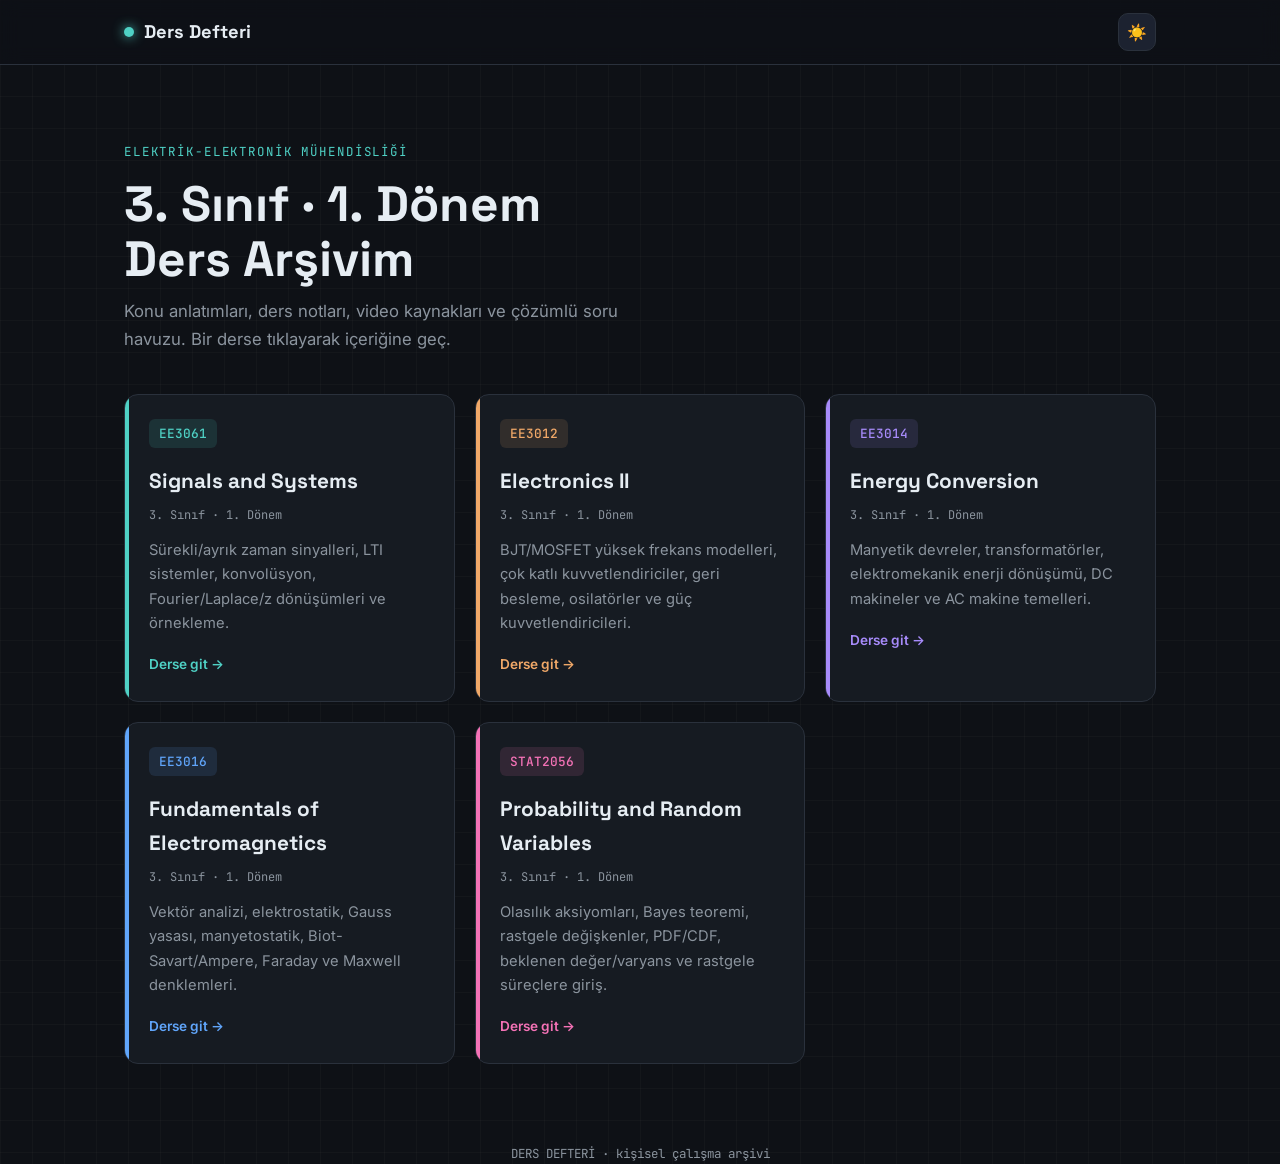
==== index.html @ 7931678d "Add files via upload" ====
<!DOCTYPE html>
<html lang="tr" data-theme="dark">
<head>
  <meta charset="UTF-8">
  <meta name="viewport" content="width=device-width, initial-scale=1.0">
  <title>Ders Defteri</title>

  <link rel="preconnect" href="https://fonts.googleapis.com">
  <link rel="preconnect" href="https://fonts.gstatic.com" crossorigin>
  <link href="https://fonts.googleapis.com/css2?family=Space+Grotesk:wght@500;600;700&family=Inter:wght@400;500;600&family=JetBrains+Mono:wght@400;500;700&display=swap" rel="stylesheet">

  <link rel="stylesheet" href="style.css">
</head>
<body>

  <header class="topbar">
    <div class="wrap">
      <a class="brand" href="index.html"><span class="dot"></span> Ders Defteri</a>
      <div class="nav-actions">
        <button id="themeBtn" class="theme-toggle" onclick="toggleTheme()" aria-label="Tema değiştir">☀️</button>
      </div>
    </div>
  </header>

  <main class="wrap">
    <section class="hero">
      <span class="eyebrow">Elektrik-Elektronik Mühendisliği</span>
      <h1>3. Sınıf · 1. Dönem<br>Ders Arşivim</h1>
      <p>Konu anlatımları, ders notları, video kaynakları ve çözümlü soru havuzu.
         Bir derse tıklayarak içeriğine geç.</p>
    </section>

    <section class="grid" id="courseGrid"><!-- app.js doldurur --></section>
  </main>

  <footer class="wrap">DERS DEFTERİ · kişisel çalışma arşivi</footer>

  <script src="data.js"></script>
  <script src="app.js"></script>
</body>
</html>
---- style.css ----
/* ============================================================
   DERS DEFTERİ — STİL DOSYASI
   Tema: mühendislik defteri / osiloskop ekranı
   ============================================================ */

/* ---------- Tema değişkenleri (Koyu mod = varsayılan) ---------- */
:root {
  --bg:        #0E1116;
  --bg-grid:   rgba(255, 255, 255, 0.025);
  --surface:   #161B22;
  --surface-2: #1C2230;
  --border:    #2A313C;
  --text:      #E6EDF3;
  --muted:     #8B949E;
  --accent:    #4FD1C5;   /* osiloskop izi cyan */
  --accent-dim:#173A38;
  --shadow:    0 8px 30px rgba(0, 0, 0, 0.4);

  --font-display: "Space Grotesk", system-ui, sans-serif;
  --font-body:    "Inter", system-ui, sans-serif;
  --font-mono:    "JetBrains Mono", ui-monospace, monospace;
  --radius: 14px;
}

[data-theme="light"] {
  --bg:        #F6F7F9;
  --bg-grid:   rgba(0, 0, 0, 0.04);
  --surface:   #FFFFFF;
  --surface-2: #F0F2F5;
  --border:    #E2E6EB;
  --text:      #1A1F26;
  --muted:     #5B6472;
  --accent:    #0E9384;
  --accent-dim:#D6F2EE;
  --shadow:    0 6px 24px rgba(0, 0, 0, 0.08);
}

/* ---------- Reset & gövde ---------- */
* { box-sizing: border-box; margin: 0; padding: 0; }

body {
  font-family: var(--font-body);
  background-color: var(--bg);
  /* milimetrik mühendislik grid zemini */
  background-image:
    linear-gradient(var(--bg-grid) 1px, transparent 1px),
    linear-gradient(90deg, var(--bg-grid) 1px, transparent 1px);
  background-size: 32px 32px;
  color: var(--text);
  line-height: 1.65;
  -webkit-font-smoothing: antialiased;
  transition: background-color .3s, color .3s;
}

a { color: inherit; text-decoration: none; }

.wrap { max-width: 1080px; margin: 0 auto; padding: 0 24px; }

/* ---------- Üst bar ---------- */
.topbar {
  position: sticky; top: 0; z-index: 50;
  backdrop-filter: blur(10px);
  background: color-mix(in srgb, var(--bg) 82%, transparent);
  border-bottom: 1px solid var(--border);
}
.topbar .wrap {
  display: flex; align-items: center; justify-content: space-between;
  height: 64px;
}
.brand {
  font-family: var(--font-display);
  font-weight: 700; font-size: 1.15rem;
  display: flex; align-items: center; gap: 10px;
}
.brand .dot {
  width: 10px; height: 10px; border-radius: 50%;
  background: var(--accent);
  box-shadow: 0 0 12px var(--accent);
}
.nav-actions { display: flex; align-items: center; gap: 14px; }
.back-link {
  font-family: var(--font-mono); font-size: .82rem; color: var(--muted);
}
.back-link:hover { color: var(--accent); }

.theme-toggle {
  background: var(--surface-2); border: 1px solid var(--border);
  color: var(--text); width: 38px; height: 38px; border-radius: 10px;
  cursor: pointer; font-size: 1rem; transition: border-color .2s, transform .15s;
}
.theme-toggle:hover { border-color: var(--accent); transform: translateY(-1px); }

/* ---------- Hero (ana sayfa) ---------- */
.hero { padding: 72px 0 40px; }
.hero .eyebrow {
  font-family: var(--font-mono); font-size: .78rem; letter-spacing: .15em;
  text-transform: uppercase; color: var(--accent);
}
.hero h1 {
  font-family: var(--font-display); font-weight: 700;
  font-size: clamp(2rem, 5vw, 3.1rem); line-height: 1.1; margin: 14px 0 12px;
}
.hero p { color: var(--muted); max-width: 540px; font-size: 1.05rem; }

/* ---------- Ders kartları grid ---------- */
.grid {
  display: grid; gap: 20px;
  grid-template-columns: repeat(auto-fill, minmax(280px, 1fr));
  padding-bottom: 80px;
}
.card {
  position: relative;
  background: var(--surface);
  border: 1px solid var(--border);
  border-radius: var(--radius);
  padding: 24px;
  overflow: hidden;
  transition: transform .18s ease, border-color .18s ease, box-shadow .18s ease;
}
.card::before {  /* sol kenarda ders rengi şeridi */
  content: ""; position: absolute; left: 0; top: 0; bottom: 0; width: 4px;
  background: var(--card-color, var(--accent));
}
.card:hover {
  transform: translateY(-4px);
  border-color: var(--card-color, var(--accent));
  box-shadow: var(--shadow);
}
.card .code {
  font-family: var(--font-mono); font-size: .8rem; font-weight: 500;
  color: var(--card-color, var(--accent));
  background: color-mix(in srgb, var(--card-color, var(--accent)) 12%, transparent);
  padding: 4px 10px; border-radius: 6px; display: inline-block;
}
.card h3 { font-family: var(--font-display); font-size: 1.3rem; margin: 16px 0 8px; }
.card .meta { font-family: var(--font-mono); font-size: .75rem; color: var(--muted); }
.card .desc { color: var(--muted); font-size: .92rem; margin-top: 12px; }
.card .go {
  margin-top: 18px; font-size: .85rem; color: var(--card-color, var(--accent));
  font-weight: 600; display: inline-flex; align-items: center; gap: 6px;
}

/* ---------- Ders detay başlığı ---------- */
.course-head { padding: 48px 0 24px; border-bottom: 1px solid var(--border); }
.course-head .code {
  font-family: var(--font-mono); color: var(--accent); font-size: .9rem;
}
.course-head h1 { font-family: var(--font-display); font-size: clamp(1.8rem,4vw,2.6rem); margin: 8px 0; }
.course-head .ozet { color: var(--muted); max-width: 620px; }

/* ---------- Bölüm başlıkları ---------- */
.section { padding: 44px 0; border-bottom: 1px solid var(--border); }
.section > h2 {
  font-family: var(--font-display); font-size: 1.5rem; margin-bottom: 24px;
  display: flex; align-items: center; gap: 12px;
}
.section > h2 .idx {
  font-family: var(--font-mono); font-size: .85rem; color: var(--accent);
  border: 1px solid var(--border); padding: 2px 8px; border-radius: 6px;
}

/* ---------- Konu anlatımı ---------- */
.topic { margin-bottom: 26px; }
.topic h3 { font-family: var(--font-display); font-size: 1.12rem; margin-bottom: 8px; }
.topic p, .topic ul { color: var(--text); }
.topic ul { margin: 8px 0 8px 22px; }
.topic li { margin-bottom: 4px; }
.topic code {
  font-family: var(--font-mono); font-size: .85em;
  background: var(--surface-2); padding: 2px 6px; border-radius: 5px;
}

/* ---------- Galeri ---------- */
.gallery { display: grid; gap: 14px; grid-template-columns: repeat(auto-fill, minmax(200px,1fr)); }
.gallery figure {
  background: var(--surface); border: 1px solid var(--border);
  border-radius: 10px; overflow: hidden;
}
.gallery img {
  width: 100%; height: 150px; object-fit: cover; display: block;
  background: var(--surface-2);
}
.gallery figcaption { font-size: .8rem; color: var(--muted); padding: 8px 12px; }

/* ---------- Doküman kartları ---------- */
.docs { display: grid; gap: 12px; grid-template-columns: repeat(auto-fill, minmax(240px,1fr)); }
.doc {
  display: flex; align-items: center; gap: 14px;
  background: var(--surface); border: 1px solid var(--border);
  border-radius: 10px; padding: 14px 16px; transition: border-color .2s, transform .15s;
}
.doc:hover { border-color: var(--accent); transform: translateY(-2px); }
.doc .ico {
  width: 42px; height: 42px; border-radius: 8px; flex: none;
  background: var(--accent-dim); color: var(--accent);
  display: grid; place-items: center; font-family: var(--font-mono);
  font-size: .7rem; font-weight: 700;
}
.doc .doc-name { font-weight: 600; font-size: .92rem; }
.doc .doc-tag  { font-family: var(--font-mono); font-size: .72rem; color: var(--muted); }

/* ---------- Video ---------- */
.videos { display: grid; gap: 20px; grid-template-columns: repeat(auto-fill, minmax(320px,1fr)); }
.video figcaption { font-size: .9rem; margin-top: 8px; color: var(--muted); }
.video .frame {
  position: relative; aspect-ratio: 16/9; border-radius: 10px; overflow: hidden;
  border: 1px solid var(--border);
}
.video iframe { position: absolute; inset: 0; width: 100%; height: 100%; border: 0; }

/* ---------- Soru havuzu / akordeon ---------- */
.q-filter { display: flex; gap: 8px; margin-bottom: 20px; }
.q-filter button {
  font-family: var(--font-mono); font-size: .78rem;
  background: var(--surface); border: 1px solid var(--border); color: var(--muted);
  padding: 6px 14px; border-radius: 20px; cursor: pointer; transition: all .15s;
}
.q-filter button.active { background: var(--accent); color: #06201E; border-color: var(--accent); }

.accordion { display: flex; flex-direction: column; gap: 12px; }
.acc-item {
  background: var(--surface); border: 1px solid var(--border);
  border-radius: 10px; overflow: hidden;
}
.acc-head {
  width: 100%; text-align: left; background: none; border: 0; cursor: pointer;
  color: var(--text); font-family: var(--font-body); font-size: .98rem;
  padding: 16px 18px; display: flex; align-items: center; gap: 12px;
}
.acc-head .tag {
  font-family: var(--font-mono); font-size: .68rem; text-transform: uppercase;
  padding: 3px 8px; border-radius: 5px; flex: none;
  background: var(--accent-dim); color: var(--accent);
}
.acc-head .tag.final { background: #3A2418; color: #F0A868; }
.acc-head .chev { margin-left: auto; transition: transform .25s; color: var(--muted); }
.acc-item.open .chev { transform: rotate(180deg); }
.acc-body {
  max-height: 0; overflow: hidden; transition: max-height .3s ease;
  border-top: 0 solid var(--border);
}
.acc-item.open .acc-body { border-top: 1px solid var(--border); }
.acc-body .inner { padding: 18px; }
.acc-body .cozum-label {
  font-family: var(--font-mono); font-size: .72rem; color: var(--accent);
  text-transform: uppercase; letter-spacing: .1em; margin: 14px 0 6px;
}

/* ---------- Boş durum ---------- */
.empty {
  color: var(--muted); font-size: .9rem; font-style: italic;
  background: var(--surface); border: 1px dashed var(--border);
  padding: 18px; border-radius: 10px;
}

/* ---------- Footer ---------- */
footer {
  padding: 32px 0; text-align: center; color: var(--muted);
  font-family: var(--font-mono); font-size: .78rem;
}

/* ---------- Erişilebilirlik & mobil ---------- */
:focus-visible { outline: 2px solid var(--accent); outline-offset: 2px; }
@media (prefers-reduced-motion: reduce) { * { transition: none !important; } }
@media (max-width: 600px) {
  .hero { padding: 48px 0 28px; }
  .section { padding: 32px 0; }
}
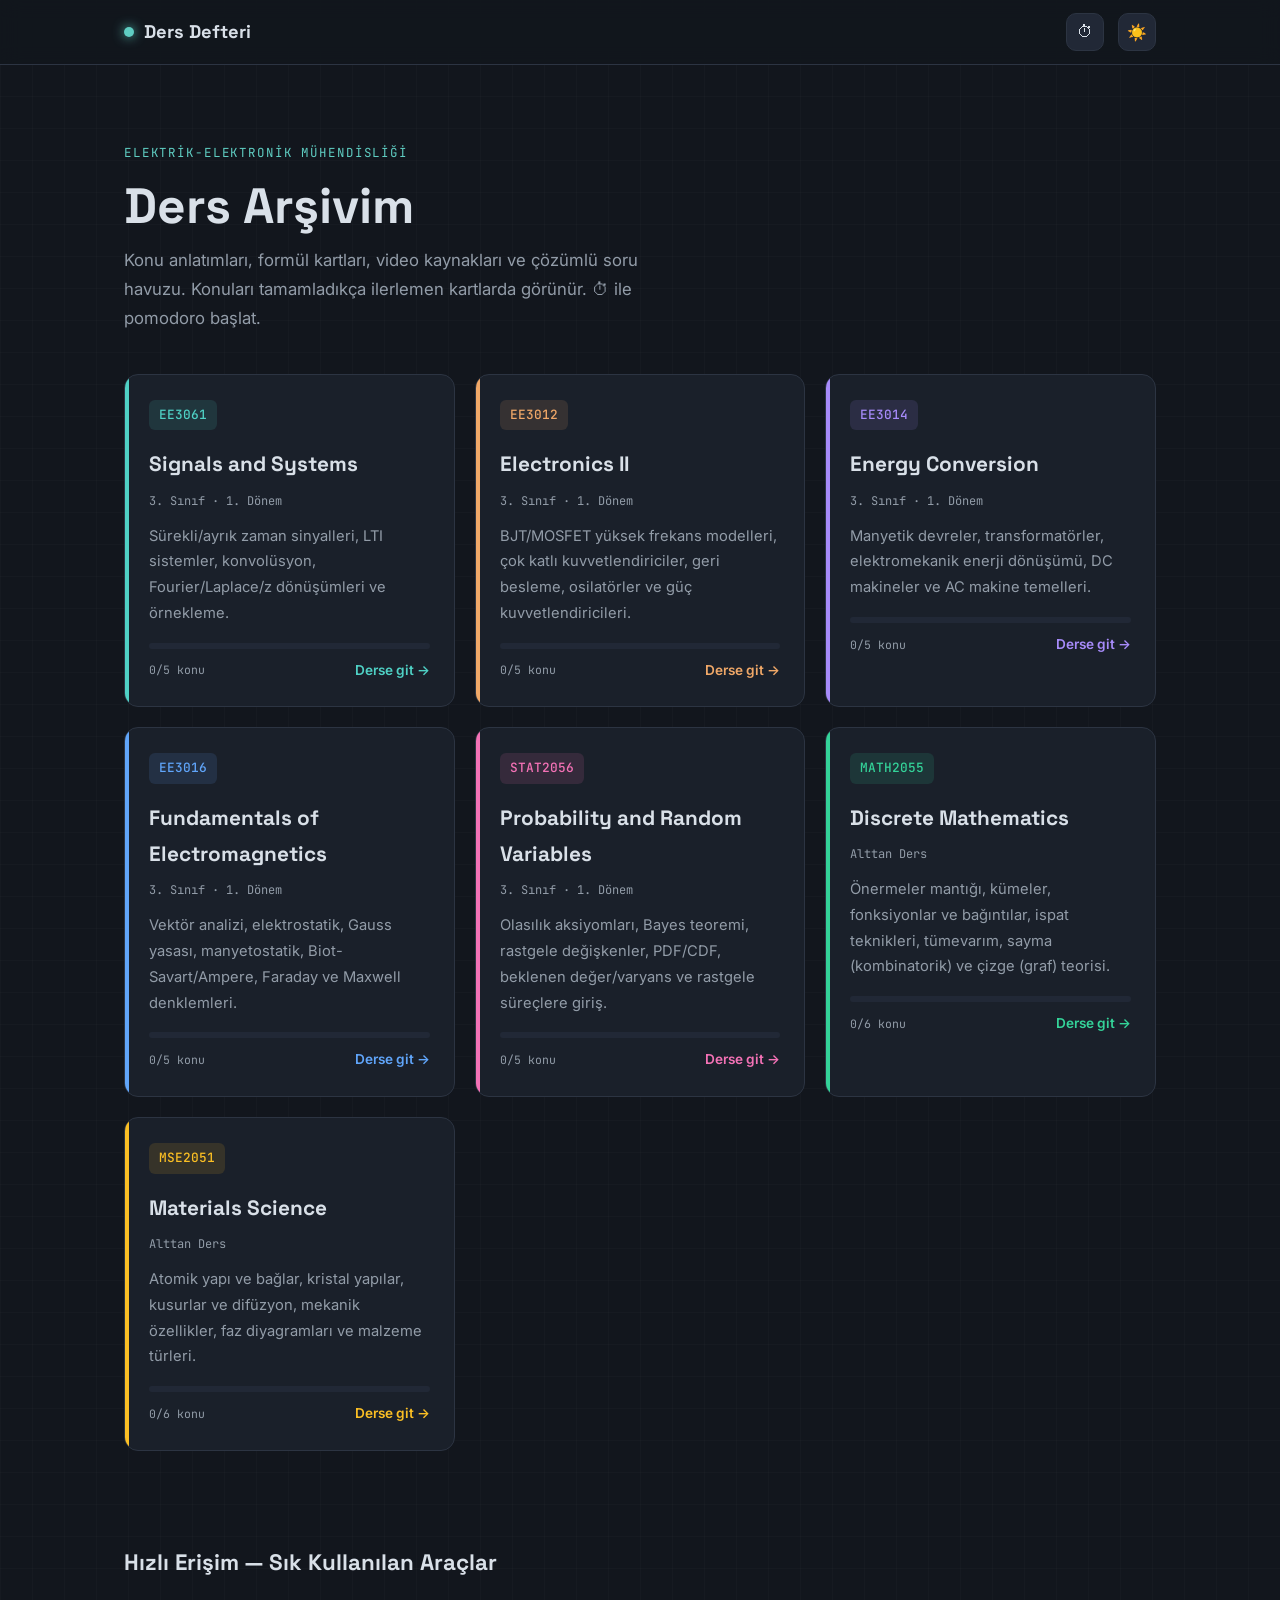
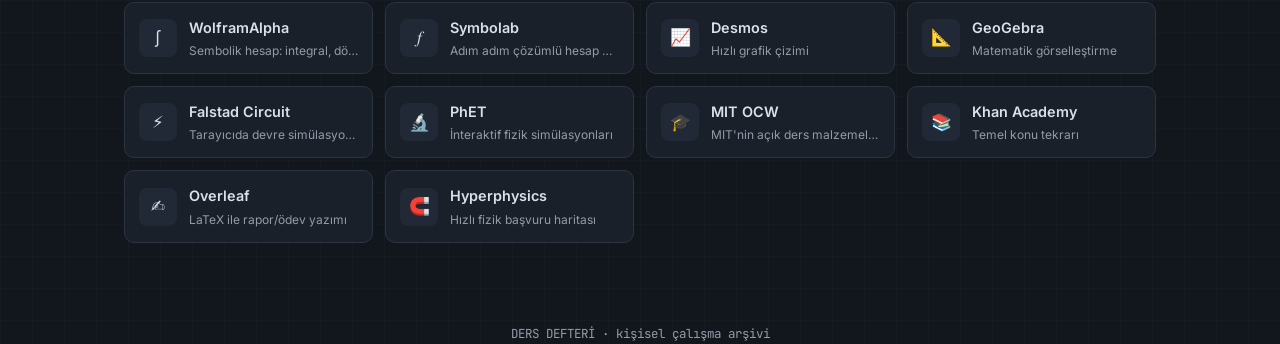
==== commit 567603db: "Tasarım revizyonu + verimlilik özellikleri + 2 yeni ders - Göz yormayan yumuşak renk paleti (koyu/aç" ====
--- a/index.html
+++ b/index.html
@@ -25,12 +25,17 @@
   <main class="wrap">
     <section class="hero">
       <span class="eyebrow">Elektrik-Elektronik Mühendisliği</span>
-      <h1>3. Sınıf · 1. Dönem<br>Ders Arşivim</h1>
-      <p>Konu anlatımları, ders notları, video kaynakları ve çözümlü soru havuzu.
-         Bir derse tıklayarak içeriğine geç.</p>
+      <h1>Ders Arşivim</h1>
+      <p>Konu anlatımları, formül kartları, video kaynakları ve çözümlü soru havuzu.
+         Konuları tamamladıkça ilerlemen kartlarda görünür. ⏱ ile pomodoro başlat.</p>
     </section>
 
     <section class="grid" id="courseGrid"><!-- app.js doldurur --></section>
+
+    <section class="home-links">
+      <h2>Hızlı Erişim — Sık Kullanılan Araçlar</h2>
+      <div class="ql-grid" id="quickLinks"><!-- app.js doldurur --></div>
+    </section>
   </main>
 
   <footer class="wrap">DERS DEFTERİ · kişisel çalışma arşivi</footer>
--- a/style.css
+++ b/style.css
@@ -5,16 +5,17 @@
 
 /* ---------- Tema değişkenleri (Koyu mod = varsayılan) ---------- */
 :root {
-  --bg:        #0E1116;
-  --bg-grid:   rgba(255, 255, 255, 0.025);
-  --surface:   #161B22;
-  --surface-2: #1C2230;
-  --border:    #2A313C;
-  --text:      #E6EDF3;
-  --muted:     #8B949E;
-  --accent:    #4FD1C5;   /* osiloskop izi cyan */
-  --accent-dim:#173A38;
-  --shadow:    0 8px 30px rgba(0, 0, 0, 0.4);
+  /* Koyu tema — göz yormasın diye saf siyah/beyaz yerine yumuşatılmış tonlar */
+  --bg:        #12161D;
+  --bg-grid:   rgba(255, 255, 255, 0.015);
+  --surface:   #1A202A;
+  --surface-2: #212836;
+  --border:    #2C3442;
+  --text:      #D9E0E8;   /* saf beyaz değil: parlama azaltıldı */
+  --muted:     #929CA8;
+  --accent:    #5FCDC2;
+  --accent-dim:#1B3B39;
+  --shadow:    0 6px 22px rgba(0, 0, 0, 0.3);
 
   --font-display: "Space Grotesk", system-ui, sans-serif;
   --font-body:    "Inter", system-ui, sans-serif;
@@ -23,16 +24,17 @@
 }
 
 [data-theme="light"] {
-  --bg:        #F6F7F9;
-  --bg-grid:   rgba(0, 0, 0, 0.04);
-  --surface:   #FFFFFF;
-  --surface-2: #F0F2F5;
-  --border:    #E2E6EB;
-  --text:      #1A1F26;
-  --muted:     #5B6472;
+  /* Açık tema — kağıt beyazı yerine kırık beyaz, kontrast yumuşak */
+  --bg:        #F4F3EF;
+  --bg-grid:   rgba(0, 0, 0, 0.03);
+  --surface:   #FDFCFA;
+  --surface-2: #EEEDE8;
+  --border:    #E0DED7;
+  --text:      #2A2F36;
+  --muted:     #6B7280;
   --accent:    #0E9384;
   --accent-dim:#D6F2EE;
-  --shadow:    0 6px 24px rgba(0, 0, 0, 0.08);
+  --shadow:    0 4px 18px rgba(0, 0, 0, 0.06);
 }
 
 /* ---------- Reset & gövde ---------- */
@@ -47,7 +49,8 @@
     linear-gradient(90deg, var(--bg-grid) 1px, transparent 1px);
   background-size: 32px 32px;
   color: var(--text);
-  line-height: 1.65;
+  font-size: 16px;
+  line-height: 1.75;   /* okuma konforu için ferah satır aralığı */
   -webkit-font-smoothing: antialiased;
   transition: background-color .3s, color .3s;
 }
@@ -266,3 +269,246 @@
   .hero { padding: 48px 0 28px; }
   .section { padding: 32px 0; }
 }
+
+/* ============================================================
+   FORMÜL KARTLARI (flip)
+   ============================================================ */
+.cards { display: grid; gap: 16px; grid-template-columns: repeat(auto-fill, minmax(230px, 1fr)); }
+.flip {
+  perspective: 1200px; background: none; border: 0; padding: 0;
+  cursor: pointer; font-family: inherit; color: inherit; text-align: inherit;
+}
+.flip-inner {
+  position: relative; width: 100%; height: 175px;
+  transition: transform .5s; transform-style: preserve-3d;
+}
+.flip.flipped .flip-inner { transform: rotateY(180deg); }
+.flip-face {
+  position: absolute; inset: 0; backface-visibility: hidden;
+  display: flex; flex-direction: column; align-items: center; justify-content: center;
+  gap: 8px; padding: 16px; border: 1px solid var(--border); border-radius: 14px;
+  text-align: center; overflow: auto;
+}
+.flip-front { background: var(--surface); }
+.flip-front strong { font-family: var(--font-display); font-size: 1.15rem; }
+.flip-tag {
+  font-family: var(--font-mono); font-size: .62rem; letter-spacing: .15em;
+  color: var(--accent); border: 1px solid var(--accent-dim); padding: 2px 8px; border-radius: 20px;
+}
+.flip-hint { font-family: var(--font-mono); font-size: .68rem; color: var(--muted); }
+.flip-back {
+  background: var(--surface-2); transform: rotateY(180deg);
+  border-color: var(--accent);
+}
+.flip-formula { font-size: 1.05rem; }
+.flip-desc { font-size: .8rem; color: var(--muted); margin-top: 4px; }
+
+/* ============================================================
+   YÜKLEME (upload)
+   ============================================================ */
+.upload-row { display: flex; align-items: center; gap: 14px; flex-wrap: wrap; margin-bottom: 18px; }
+.btn-upload {
+  display: inline-flex; align-items: center; gap: 6px;
+  font-family: var(--font-body); font-weight: 600; font-size: .9rem;
+  background: var(--accent); color: #06201E; border: 0;
+  padding: 10px 18px; border-radius: 10px; cursor: pointer;
+  transition: transform .15s, filter .15s;
+}
+.btn-upload:hover { transform: translateY(-2px); filter: brightness(1.08); }
+/* dosya seçiciyi görünmez ama TIKLANABİLİR yapar (display:none KULLANMA — iOS engelliyor) */
+.file-hidden {
+  position: absolute; width: 1px; height: 1px; padding: 0; margin: -1px;
+  overflow: hidden; clip: rect(0 0 0 0); white-space: nowrap; border: 0;
+}
+.upload-note { font-size: .8rem; color: var(--muted); }
+
+/* Önizleme grid + thumbnail */
+.preview-grid { display: grid; gap: 12px; grid-template-columns: repeat(auto-fill, minmax(150px, 1fr)); }
+.thumb { position: relative; border-radius: 10px; overflow: hidden; border: 1px solid var(--border); }
+.thumb img {
+  width: 100%; height: 130px; object-fit: cover; display: block;
+  background: var(--surface-2); cursor: zoom-in;
+}
+.thumb .del, .del-doc {
+  position: absolute; top: 6px; right: 6px;
+  width: 26px; height: 26px; border-radius: 50%; border: 0; cursor: pointer;
+  background: rgba(0,0,0,.6); color: #fff; font-size: 1rem; line-height: 1;
+  display: grid; place-items: center; backdrop-filter: blur(4px);
+}
+.thumb .del:hover, .del-doc:hover { background: #e5484d; }
+.del-doc { position: static; flex: none; margin-left: auto; background: var(--surface-2); color: var(--muted); }
+.del-doc:hover { background: #e5484d; color: #fff; }
+
+.more-btn {
+  margin-top: 16px; font-family: var(--font-body); font-weight: 600; font-size: .88rem;
+  background: var(--surface); color: var(--text); border: 1px solid var(--accent);
+  padding: 10px 18px; border-radius: 10px; cursor: pointer; transition: background .15s;
+}
+.more-btn:hover { background: var(--accent-dim); }
+.gallery-count { margin-top: 12px; font-family: var(--font-mono); font-size: .78rem; color: var(--muted); }
+
+/* Yüklenen doküman kartı (silme butonlu) */
+#dokUploaded .doc { padding-right: 12px; }
+.doc-link { display: flex; align-items: center; gap: 14px; flex: 1; min-width: 0; }
+.doc-link .doc-name { word-break: break-word; }
+
+/* ============================================================
+   OVERLAY: galeri modalı + lightbox
+   ============================================================ */
+.overlay {
+  position: fixed; inset: 0; z-index: 200; display: none;
+  align-items: center; justify-content: center; padding: 20px;
+  background: rgba(0,0,0,.78); backdrop-filter: blur(6px);
+}
+.overlay.open { display: flex; }
+.ov-close {
+  background: var(--surface-2); border: 1px solid var(--border); color: var(--text);
+  width: 38px; height: 38px; border-radius: 10px; cursor: pointer; font-size: 1.2rem; flex: none;
+}
+.ov-close:hover { border-color: var(--accent); }
+
+.lightbox { position: relative; max-width: 92vw; max-height: 90vh; text-align: center; }
+.lightbox img { max-width: 92vw; max-height: 80vh; border-radius: 12px; border: 1px solid var(--border); }
+.lightbox .ov-close { position: absolute; top: -10px; right: -10px; }
+.ov-cap { margin-top: 10px; color: var(--muted); font-size: .85rem; word-break: break-word; }
+
+.gallery-modal {
+  background: var(--bg); border: 1px solid var(--border); border-radius: 16px;
+  width: min(900px, 96vw); max-height: 88vh; overflow: auto; padding: 20px;
+}
+.gm-head { display: flex; align-items: center; justify-content: space-between; margin-bottom: 18px; }
+.gm-head h3 { font-family: var(--font-display); font-size: 1.2rem; }
+.gallery-modal .thumb img { height: 150px; }
+
+/* ============================================================
+   OKUMA KONFORU — konu akordeonu
+   ============================================================ */
+.section-hint {
+  font-size: .82rem; color: var(--muted); margin: -12px 0 18px;
+  font-family: var(--font-mono);
+}
+.topic-item {
+  background: var(--surface); border: 1px solid var(--border);
+  border-radius: 12px; overflow: hidden; margin-bottom: 10px;
+  transition: border-color .2s;
+}
+.topic-item.open { border-color: color-mix(in srgb, var(--accent) 45%, var(--border)); }
+.topic-head { display: flex; align-items: stretch; }
+.topic-check {
+  flex: none; width: 46px; border: 0; cursor: pointer;
+  background: var(--surface-2); color: var(--muted);
+  font-size: 1rem; border-right: 1px solid var(--border);
+  transition: background .2s, color .2s;
+}
+.topic-check:hover { color: var(--accent); }
+.topic-item.done .topic-check { background: var(--accent); color: #06201E; }
+.topic-item.done .topic-title { color: var(--muted); text-decoration: line-through; text-decoration-color: color-mix(in srgb, var(--muted) 50%, transparent); }
+.topic-toggle { flex: 1; }
+.topic-content { max-width: 72ch; }   /* uzun satır okumayı yorar */
+.topic-content p { margin-bottom: 10px; }
+.topic-content ul { margin: 8px 0 10px 22px; }
+
+/* ---------- İlerleme çubukları ---------- */
+.prog-bar {
+  margin-top: 18px; height: 8px; border-radius: 6px;
+  background: var(--surface-2); border: 1px solid var(--border); overflow: hidden;
+  max-width: 420px;
+}
+.prog-fill {
+  height: 100%; width: 0%; border-radius: 6px;
+  background: var(--accent);
+  transition: width .4s ease;
+}
+.prog-label { font-family: var(--font-mono); font-size: .75rem; color: var(--muted); margin-top: 6px; }
+
+.card-prog {
+  margin-top: 16px; height: 6px; border-radius: 4px;
+  background: var(--surface-2); overflow: hidden;
+}
+.card-prog-fill { height: 100%; background: var(--card-color, var(--accent)); border-radius: 4px; }
+.card-prog-row { display: flex; justify-content: space-between; align-items: center; margin-top: 10px; }
+.card-prog-label { font-family: var(--font-mono); font-size: .72rem; color: var(--muted); }
+.card .go { margin-top: 0; }
+
+/* ---------- Bölüm içi gezinme çipleri ---------- */
+.sec-nav {
+  position: sticky; top: 64px; z-index: 40;
+  display: flex; gap: 8px; flex-wrap: wrap;
+  padding: 12px 0; margin-top: 4px;
+  background: color-mix(in srgb, var(--bg) 88%, transparent);
+  backdrop-filter: blur(8px);
+}
+.sec-nav a {
+  font-family: var(--font-mono); font-size: .75rem; color: var(--muted);
+  background: var(--surface); border: 1px solid var(--border);
+  padding: 5px 12px; border-radius: 20px; transition: all .15s;
+}
+.sec-nav a:hover { color: var(--accent); border-color: var(--accent); }
+
+/* ---------- Hızlı erişim linkleri ---------- */
+.home-links { padding: 12px 0 80px; }
+.home-links h2 { font-family: var(--font-display); font-size: 1.4rem; margin-bottom: 20px; }
+.ql-grid { display: grid; gap: 12px; grid-template-columns: repeat(auto-fill, minmax(240px, 1fr)); }
+.ql {
+  display: flex; align-items: center; gap: 12px;
+  background: var(--surface); border: 1px solid var(--border);
+  border-radius: 10px; padding: 12px 14px;
+  transition: border-color .2s, transform .15s;
+}
+.ql:hover { border-color: var(--accent); transform: translateY(-2px); }
+.ql-ico {
+  width: 38px; height: 38px; flex: none; border-radius: 8px;
+  background: var(--surface-2); display: grid; place-items: center; font-size: 1.05rem;
+}
+.ql-body { min-width: 0; display: flex; flex-direction: column; }
+.ql-name { font-weight: 600; font-size: .9rem; }
+.ql-desc { font-size: .75rem; color: var(--muted); white-space: nowrap; overflow: hidden; text-overflow: ellipsis; }
+
+/* ---------- Video playlist rozeti ---------- */
+.pl-tag {
+  font-family: var(--font-mono); font-size: .6rem; letter-spacing: .1em;
+  background: var(--accent-dim); color: var(--accent);
+  padding: 2px 6px; border-radius: 4px; vertical-align: 1px;
+}
+
+/* ---------- Pomodoro ---------- */
+.pomo-holder { position: relative; }
+.pomo-panel {
+  display: none; position: absolute; right: 0; top: 48px;
+  width: 240px; padding: 18px;
+  background: var(--surface); border: 1px solid var(--border);
+  border-radius: 14px; box-shadow: var(--shadow); z-index: 60;
+}
+.pomo-panel.open { display: block; }
+.pomo-head { display: flex; align-items: baseline; justify-content: space-between; margin-bottom: 12px; }
+.pomo-mode {
+  font-family: var(--font-mono); font-size: .68rem; letter-spacing: .12em;
+  background: var(--accent-dim); color: var(--accent); padding: 3px 8px; border-radius: 5px;
+}
+.pomo-hint { font-size: .68rem; color: var(--muted); font-family: var(--font-mono); }
+.pomo-ring {
+  --pct: 0%;
+  width: 130px; height: 130px; margin: 0 auto 14px; border-radius: 50%;
+  background:
+    conic-gradient(var(--accent) var(--pct), var(--surface-2) var(--pct));
+  display: grid; place-items: center;
+}
+.pomo-ring span {
+  width: 106px; height: 106px; border-radius: 50%;
+  background: var(--surface); display: grid; place-items: center;
+  font-family: var(--font-mono); font-size: 1.5rem; font-weight: 700;
+}
+.pomo-actions { display: flex; gap: 8px; margin-bottom: 10px; }
+.pomo-actions button {
+  flex: 1; padding: 8px 0; border-radius: 8px; border: 0; cursor: pointer;
+  font-family: var(--font-body); font-weight: 600; font-size: .82rem;
+  background: var(--accent); color: #06201E;
+}
+.pomo-actions button:last-child { background: var(--surface-2); color: var(--text); border: 1px solid var(--border); }
+.pomo-presets { display: flex; gap: 6px; }
+.pomo-presets button {
+  flex: 1; padding: 5px 0; border-radius: 6px; cursor: pointer;
+  font-family: var(--font-mono); font-size: .68rem;
+  background: none; border: 1px solid var(--border); color: var(--muted);
+}
+.pomo-presets button:hover { color: var(--accent); border-color: var(--accent); }
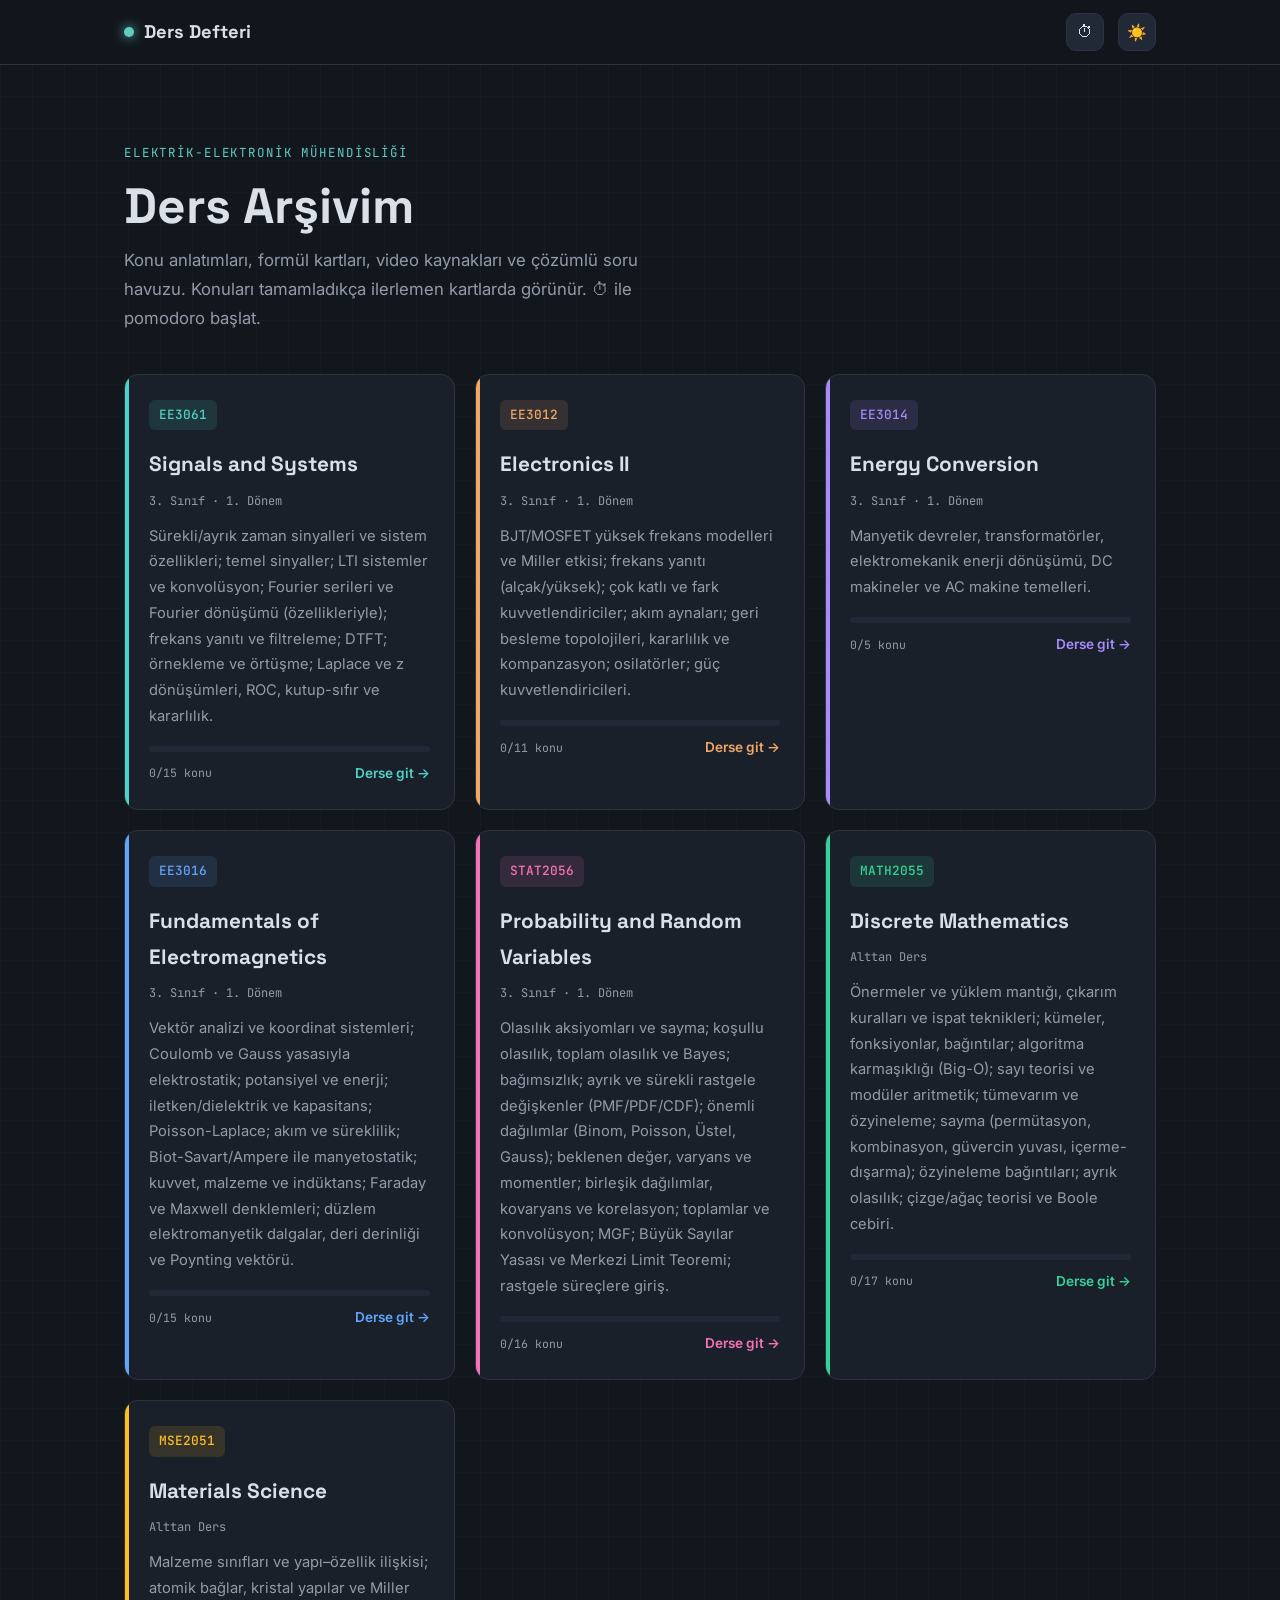
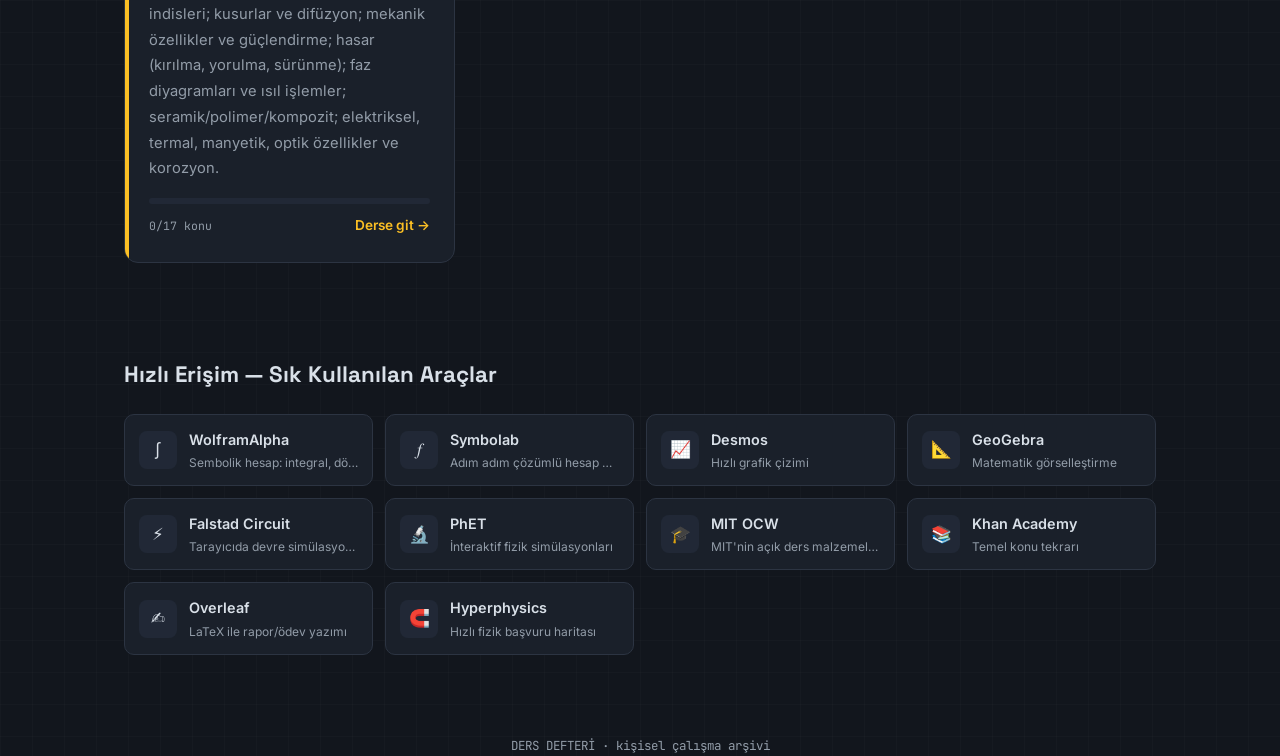
==== commit 40c6e6af: "Ders verilerini data.js'ten ayrı dosyalara böl, ders içeriklerini güncelle" ====
--- a/index.html
+++ b/index.html
@@ -40,7 +40,16 @@
 
   <footer class="wrap">DERS DEFTERİ · kişisel çalışma arşivi</footer>
 
-  <script src="data.js"></script>
+  <!-- Ders verileri (her ders ayrı dosyada) -->
+  <script src="data/EE3061.js"></script>
+  <script src="data/EE3012.js"></script>
+  <script src="data/EE3014.js"></script>
+  <script src="data/EE3016.js"></script>
+  <script src="data/STAT2056.js"></script>
+  <script src="data/MATH2055.js"></script>
+  <script src="data/MSE2051.js"></script>
+  <!-- Ayarlar: kart sırası + hızlı linkler (derslerden SONRA yüklenmeli) -->
+  <script src="data/_ayarlar.js"></script>
   <script src="app.js"></script>
 </body>
 </html>
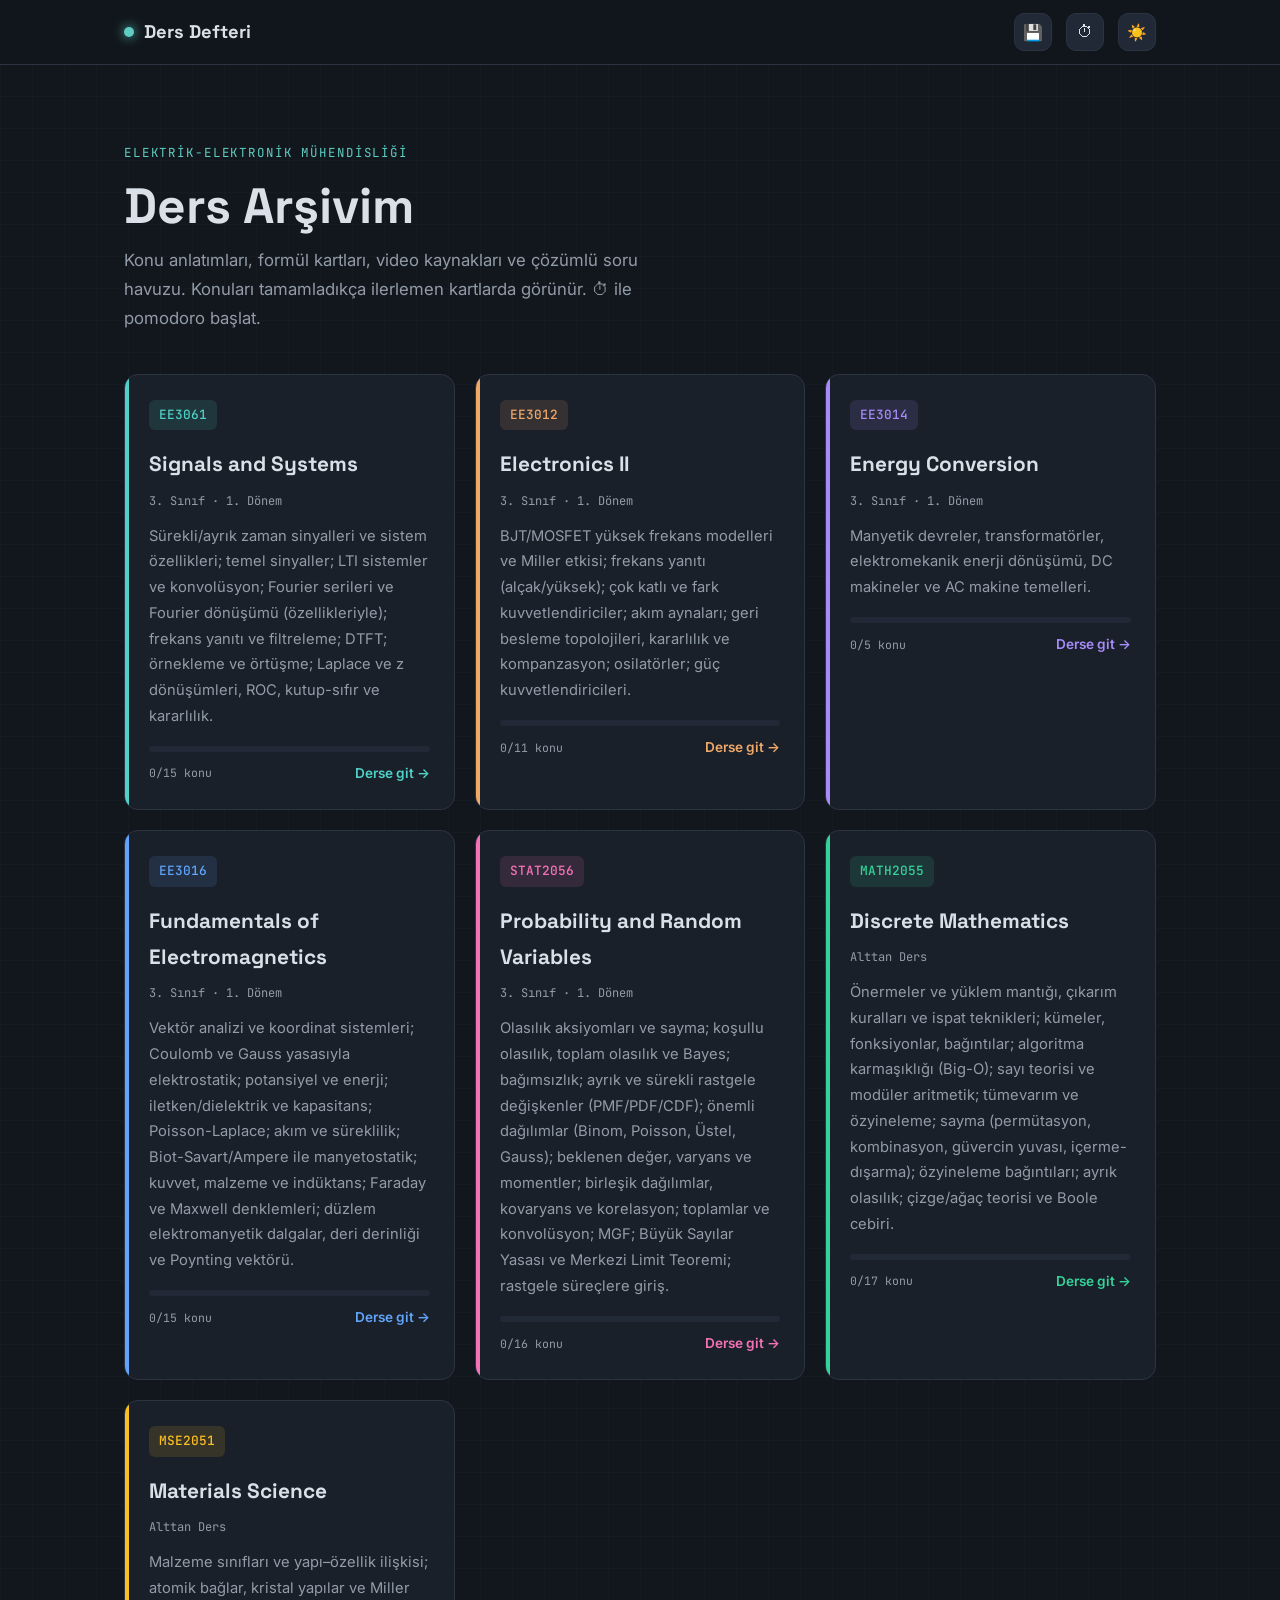
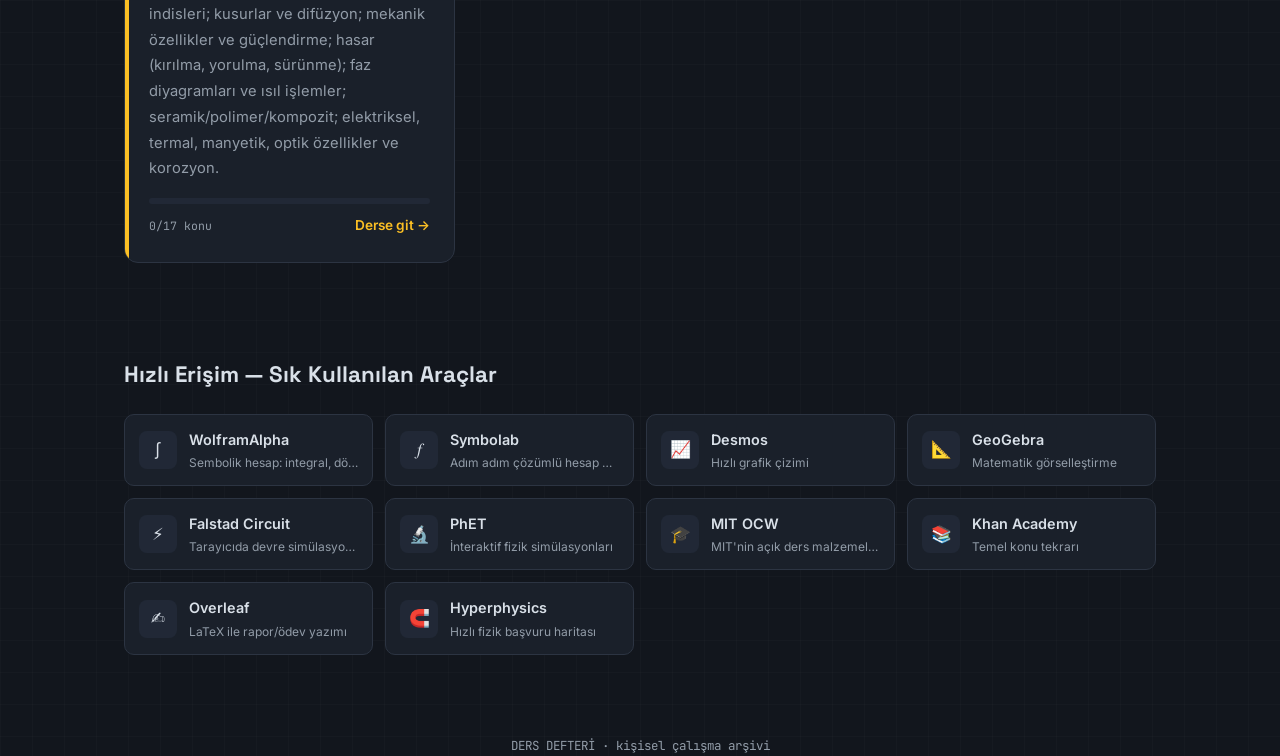
==== commit ee620689: "feat: PWA desteği (offline, ana ekrana ekleme, yedekleme) + PROGRESS.md - manifest.json + 192/512 PN" ====
--- a/index.html
+++ b/index.html
@@ -2,8 +2,19 @@
 <html lang="tr" data-theme="dark">
 <head>
   <meta charset="UTF-8">
-  <meta name="viewport" content="width=device-width, initial-scale=1.0">
+  <meta name="viewport" content="width=device-width, initial-scale=1, viewport-fit=cover">
   <title>Ders Defteri</title>
+
+  <!-- ---------- PWA ---------- -->
+  <link rel="manifest" href="manifest.json">
+  <meta name="theme-color" content="#12161D">
+  <meta name="description" content="Elektrik-Elektronik Mühendisliği ders arşivi: konu anlatımları, formül kartları, video kaynakları ve çözümlü soru havuzu.">
+  <meta name="apple-mobile-web-app-capable" content="yes">
+  <meta name="mobile-web-app-capable" content="yes">
+  <meta name="apple-mobile-web-app-status-bar-style" content="black-translucent">
+  <meta name="apple-mobile-web-app-title" content="Ders Defteri">
+  <link rel="apple-touch-icon" href="icon-192.png">
+  <link rel="icon" type="image/png" sizes="192x192" href="icon-192.png">
 
   <link rel="preconnect" href="https://fonts.googleapis.com">
   <link rel="preconnect" href="https://fonts.gstatic.com" crossorigin>
--- a/style.css
+++ b/style.css
@@ -262,6 +262,44 @@
   font-family: var(--font-mono); font-size: .78rem;
 }
 
+/* ============================================================
+   PWA / iOS GÜVENLİ ALAN (safe area)
+   "Ana Ekrana Ekle" ile tam ekran açıldığında çentik ve
+   home bar'ın içerikle çakışmasını önler.
+   ============================================================ */
+:root {
+  --sa-top:    env(safe-area-inset-top, 0px);
+  --sa-bottom: env(safe-area-inset-bottom, 0px);
+  --sa-left:   env(safe-area-inset-left, 0px);
+  --sa-right:  env(safe-area-inset-right, 0px);
+}
+
+/* Yatay çentik boşluğu tüm içerik sarmalayıcılarına */
+.wrap {
+  padding-left:  calc(24px + var(--sa-left));
+  padding-right: calc(24px + var(--sa-right));
+}
+
+/* Üst bar çentiğin altına insin (status bar black-translucent) */
+.topbar { padding-top: var(--sa-top); }
+
+/* Home bar çubuğu footer'ı kesmesin */
+footer { padding-bottom: calc(32px + var(--sa-bottom)); }
+
+/* Sabit konumlu katmanlar da güvenli alana saygı duysun */
+.overlay {
+  padding-top:    calc(20px + var(--sa-top));
+  padding-bottom: calc(20px + var(--sa-bottom));
+  padding-left:   calc(20px + var(--sa-left));
+  padding-right:  calc(20px + var(--sa-right));
+}
+.pomo-panel { max-height: calc(100vh - 90px - var(--sa-top)); overflow: auto; }
+
+/* Standalone modda (ana ekran uygulaması) lastik bant kaydırmayı kıs */
+@media all and (display-mode: standalone) {
+  body { overscroll-behavior-y: none; }
+}
+
 /* ---------- Erişilebilirlik & mobil ---------- */
 :focus-visible { outline: 2px solid var(--accent); outline-offset: 2px; }
 @media (prefers-reduced-motion: reduce) { * { transition: none !important; } }
@@ -471,6 +509,34 @@
   padding: 2px 6px; border-radius: 4px; vertical-align: 1px;
 }
 
+/* ---------- Yedekleme paneli ---------- */
+.bk-holder { position: relative; }
+.bk-panel {
+  display: none; position: absolute; right: 0; top: 48px;
+  width: 268px; max-width: calc(100vw - 24px); padding: 16px;
+  background: var(--surface); border: 1px solid var(--border);
+  border-radius: 14px; box-shadow: var(--shadow); z-index: 60;
+  max-height: calc(100vh - 90px - var(--sa-top)); overflow: auto;
+}
+.bk-panel.open { display: block; }
+.bk-head { display: flex; align-items: baseline; justify-content: space-between; gap: 8px; margin-bottom: 8px; }
+.bk-title {
+  font-family: var(--font-mono); font-size: .68rem; letter-spacing: .12em;
+  background: var(--accent-dim); color: var(--accent); padding: 3px 8px; border-radius: 5px;
+}
+.bk-hint, .bk-note { font-size: .68rem; color: var(--muted); font-family: var(--font-mono); line-height: 1.5; }
+.bk-info { font-family: var(--font-mono); font-size: .74rem; color: var(--text); margin-bottom: 12px; }
+.bk-act {
+  display: block; width: 100%; margin-bottom: 8px; padding: 10px 12px;
+  font-family: var(--font-body); font-size: .82rem; font-weight: 600; text-align: center;
+  background: var(--accent); color: #0B1417; border: 1px solid var(--accent);
+  border-radius: 10px; cursor: pointer;
+}
+.bk-act.ghost { background: var(--surface-2); color: var(--text); border-color: var(--border); }
+.bk-act.ghost:hover { border-color: var(--accent); }
+.bk-act:disabled { opacity: .6; cursor: progress; }
+.bk-file { margin-bottom: 12px; }
+
 /* ---------- Pomodoro ---------- */
 .pomo-holder { position: relative; }
 .pomo-panel {
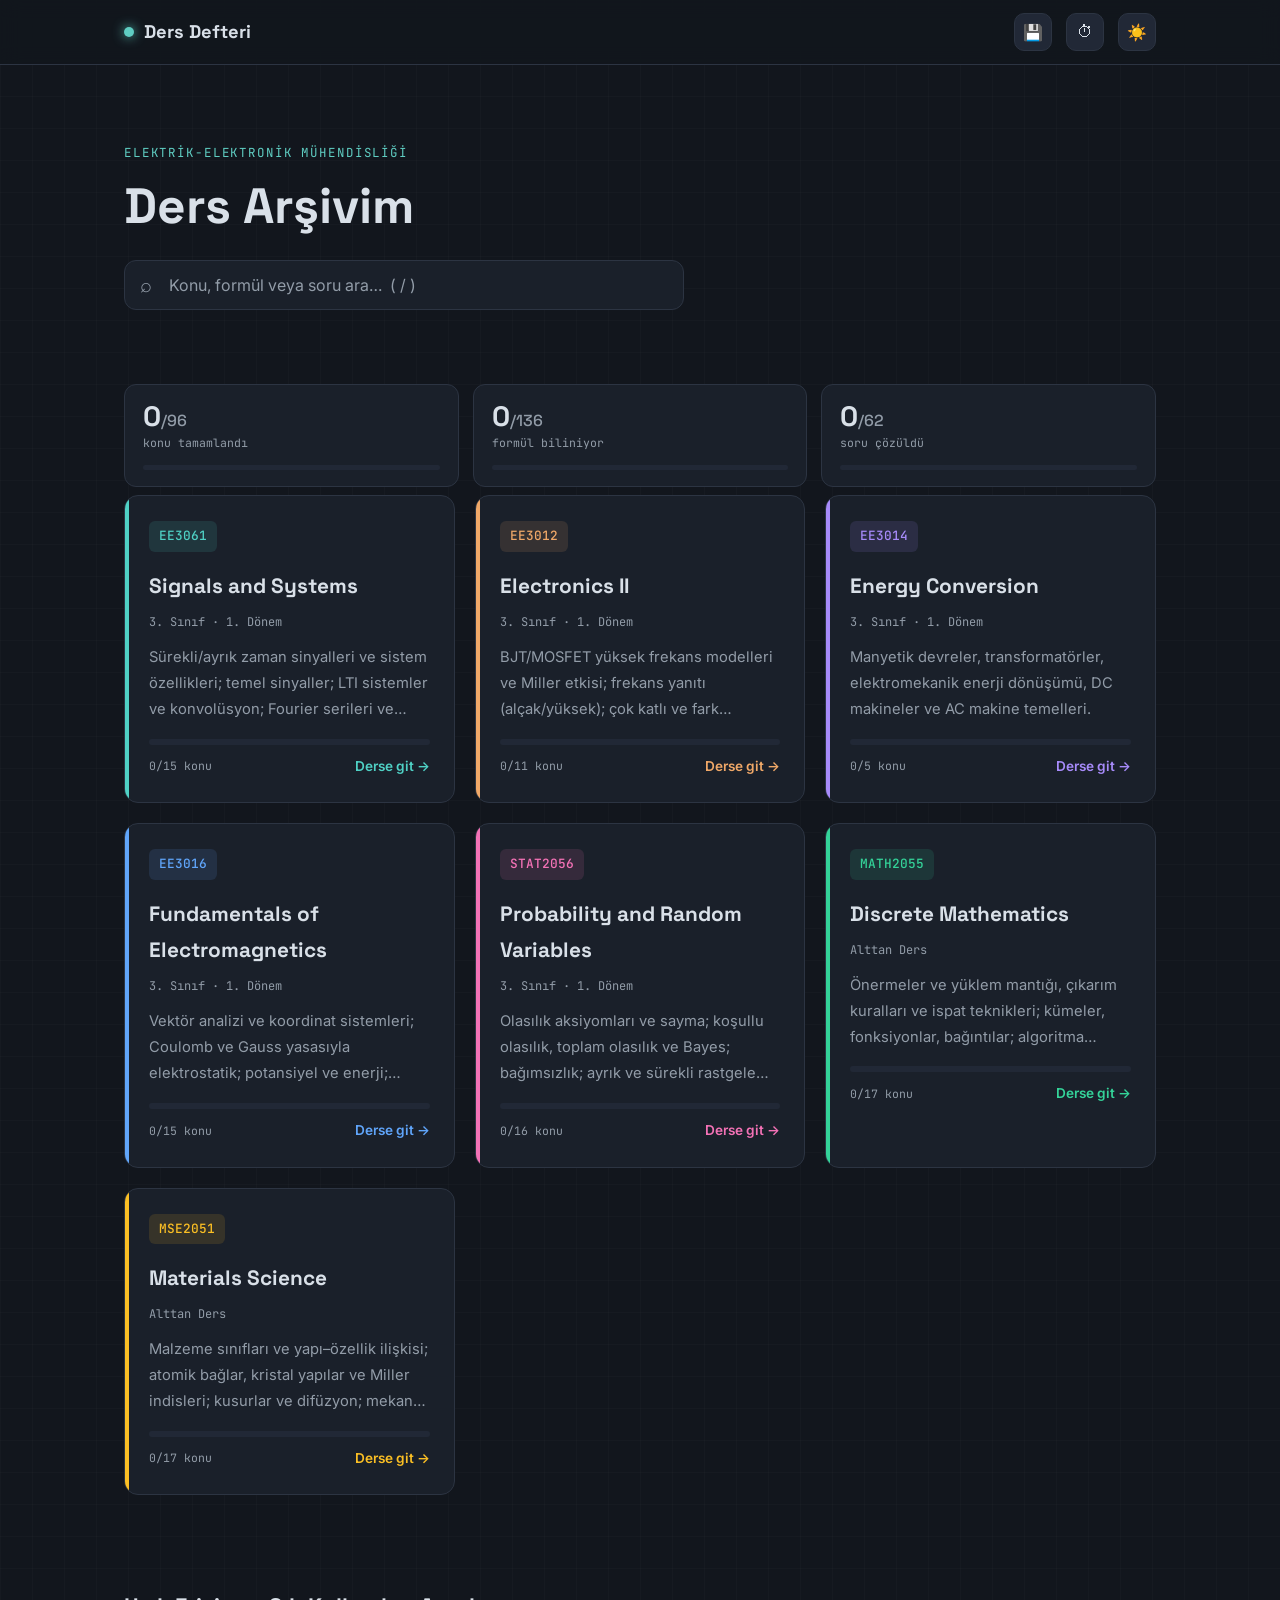
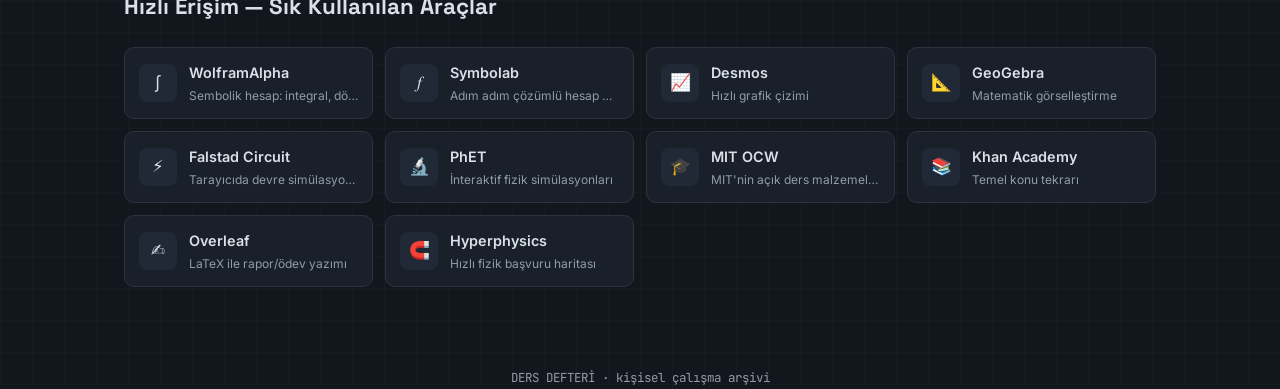
==== commit bc346942: "feat: öğrenci verimliliği revizyonu — soru pratiği, formül çalışma modu, arama Site pasif bir arşivd" ====
--- a/index.html
+++ b/index.html
@@ -37,9 +37,17 @@
     <section class="hero">
       <span class="eyebrow">Elektrik-Elektronik Mühendisliği</span>
       <h1>Ders Arşivim</h1>
-      <p>Konu anlatımları, formül kartları, video kaynakları ve çözümlü soru havuzu.
-         Konuları tamamladıkça ilerlemen kartlarda görünür. ⏱ ile pomodoro başlat.</p>
+
+      <div class="search-box">
+        <span class="search-ico">⌕</span>
+        <input id="searchInput" type="search" autocomplete="off"
+               placeholder="Konu, formül veya soru ara…  ( / )"
+               aria-label="Tüm derslerde ara">
+        <div id="searchResults" class="search-results"><!-- app.js doldurur --></div>
+      </div>
     </section>
+
+    <section id="homeOzet" class="ozet"><!-- app.js doldurur --></section>
 
     <section class="grid" id="courseGrid"><!-- app.js doldurur --></section>
 
--- a/style.css
+++ b/style.css
@@ -578,3 +578,256 @@
   background: none; border: 1px solid var(--border); color: var(--muted);
 }
 .pomo-presets button:hover { color: var(--accent); border-color: var(--accent); }
+
+/* ============================================================
+   ARAMA (ana sayfa)
+   ============================================================ */
+.search-box { position: relative; max-width: 560px; margin-top: 26px; }
+.search-ico {
+  position: absolute; left: 16px; top: 50%; transform: translateY(-50%);
+  color: var(--muted); font-size: 1.25rem; pointer-events: none;
+}
+#searchInput {
+  width: 100%; font-family: var(--font-body); font-size: 1rem;
+  color: var(--text); background: var(--surface);
+  border: 1px solid var(--border); border-radius: 12px;
+  padding: 14px 16px 14px 44px;
+  transition: border-color .2s, box-shadow .2s;
+  -webkit-appearance: none;
+}
+#searchInput::placeholder { color: var(--muted); }
+#searchInput:focus {
+  outline: none; border-color: var(--accent);
+  box-shadow: 0 0 0 3px color-mix(in srgb, var(--accent) 18%, transparent);
+}
+.search-results {
+  display: none; position: absolute; left: 0; right: 0; top: calc(100% + 8px);
+  z-index: 70; max-height: min(60vh, 460px); overflow: auto;
+  background: var(--surface); border: 1px solid var(--border);
+  border-radius: 12px; box-shadow: var(--shadow); padding: 6px;
+}
+.search-results.open { display: block; }
+.sr-item {
+  display: flex; align-items: center; gap: 12px;
+  padding: 10px 12px; border-radius: 8px; transition: background .12s;
+  border-left: 3px solid var(--card-color, var(--accent));
+}
+.sr-item:hover { background: var(--surface-2); }
+.sr-tur {
+  font-family: var(--font-mono); font-size: .6rem; letter-spacing: .1em;
+  color: var(--card-color, var(--accent)); flex: none; width: 52px; text-align: center;
+}
+.sr-body { min-width: 0; display: flex; flex-direction: column; line-height: 1.4; }
+.sr-ad {
+  font-size: .92rem; font-weight: 500;
+  overflow: hidden; text-overflow: ellipsis; white-space: nowrap;
+}
+.sr-ders { font-family: var(--font-mono); font-size: .7rem; color: var(--muted); }
+.sr-bos { padding: 16px; color: var(--muted); font-size: .88rem; text-align: center; }
+
+/* ============================================================
+   GENEL DURUM ÖZETİ + KALDIĞIN YER (ana sayfa)
+   ============================================================ */
+.ozet { margin: 34px 0 8px; display: grid; gap: 14px; }
+.ozet-stats { display: grid; gap: 14px; grid-template-columns: repeat(auto-fit, minmax(200px, 1fr)); }
+.ozet-stat {
+  background: var(--surface); border: 1px solid var(--border);
+  border-radius: 12px; padding: 16px 18px;
+}
+.ozet-num {
+  font-family: var(--font-display); font-size: 1.75rem; font-weight: 700;
+  line-height: 1.1; display: block;
+}
+.ozet-tot { font-size: 1rem; color: var(--muted); font-weight: 500; }
+.ozet-lbl {
+  font-family: var(--font-mono); font-size: .72rem; color: var(--muted);
+  display: block; margin-top: 2px;
+}
+.ozet-bar {
+  height: 5px; border-radius: 4px; background: var(--surface-2);
+  overflow: hidden; margin-top: 12px;
+}
+.ozet-bar-fill { height: 100%; background: var(--accent); border-radius: 4px; transition: width .4s ease; }
+
+.ozet-devam {
+  display: grid; gap: 2px;
+  background: var(--surface); border: 1px solid var(--border);
+  border-left: 4px solid var(--card-color, var(--accent));
+  border-radius: 12px; padding: 16px 18px;
+  transition: border-color .2s, transform .15s;
+}
+.ozet-devam:hover { transform: translateY(-2px); border-color: var(--card-color, var(--accent)); }
+.ozet-devam-lbl {
+  font-family: var(--font-mono); font-size: .66rem; letter-spacing: .14em;
+  color: var(--card-color, var(--accent));
+}
+.ozet-devam-ad { font-family: var(--font-display); font-size: 1.12rem; font-weight: 600; }
+.ozet-devam-ders { font-family: var(--font-mono); font-size: .72rem; color: var(--muted); }
+.ozet-devam-git { font-size: .85rem; color: var(--card-color, var(--accent)); margin-top: 6px; }
+
+/* Kart açıklamalarını kırp — ızgara satırları eşitlensin, ekrana daha çok ders sığsın */
+.card .desc {
+  display: -webkit-box; -webkit-line-clamp: 3; -webkit-box-orient: vertical;
+  overflow: hidden;
+}
+
+/* ============================================================
+   SORU HAVUZU — dene, sonra çözümü göster, sonra kendini değerlendir
+   ============================================================ */
+.q-num {
+  font-family: var(--font-mono); font-size: .78rem; color: var(--muted);
+  flex: none; min-width: 18px;
+}
+.q-prev {
+  flex: 1; min-width: 0; font-size: .92rem; color: var(--text);
+  overflow: hidden; text-overflow: ellipsis; white-space: nowrap;
+}
+.q-durum { flex: none; font-size: .85rem; }
+.q-item.q-coz   .q-durum::before { content: "\2713"; color: var(--accent); }
+.q-item.q-takil .q-durum::before { content: "\21BB"; color: #F0A868; }
+.q-item.q-coz   { border-color: color-mix(in srgb, var(--accent) 40%, var(--border)); }
+.q-item.q-takil { border-color: color-mix(in srgb, #F0A868 40%, var(--border)); }
+.q-filter { flex-wrap: wrap; }
+.q-f-takil.active { background: #F0A868; border-color: #F0A868; color: #2A1B0C; }
+
+.q-soru { max-width: 72ch; }
+.q-reveal {
+  display: inline-flex; align-items: center; gap: 10px; margin-top: 18px;
+  font-family: var(--font-body); font-weight: 600; font-size: .9rem;
+  background: var(--surface-2); color: var(--text);
+  border: 1px dashed var(--accent); border-radius: 10px;
+  padding: 10px 18px; cursor: pointer; transition: background .15s;
+}
+.q-reveal:hover { background: var(--accent-dim); }
+.q-reveal-hint { font-family: var(--font-mono); font-size: .7rem; color: var(--muted); font-weight: 400; }
+.q-cozum { max-width: 72ch; }
+.q-cozum[hidden] { display: none; }
+
+.q-mark {
+  display: flex; align-items: center; gap: 10px; flex-wrap: wrap;
+  margin-top: 22px; padding-top: 16px; border-top: 1px solid var(--border);
+}
+.q-mark-lbl { font-family: var(--font-mono); font-size: .74rem; color: var(--muted); }
+.q-mark button {
+  font-family: var(--font-mono); font-size: .78rem; cursor: pointer;
+  background: var(--surface-2); border: 1px solid var(--border); color: var(--muted);
+  padding: 6px 14px; border-radius: 20px; transition: all .15s;
+}
+.q-mark-ok:hover { border-color: var(--accent); color: var(--accent); }
+.q-mark-no:hover { border-color: #F0A868; color: #F0A868; }
+.q-item.q-coz   .q-mark-ok { background: var(--accent); border-color: var(--accent); color: #06201E; }
+.q-item.q-takil .q-mark-no { background: #F0A868; border-color: #F0A868; color: #2A1B0C; }
+
+/* Aramadan gelince hedefi kısa süre vurgula */
+.hedef-vurgu {
+  animation: vurgula 2.6s ease;
+  border-color: var(--accent) !important;
+}
+@keyframes vurgula {
+  0%, 55% { box-shadow: 0 0 0 3px color-mix(in srgb, var(--accent) 32%, transparent); }
+  100%    { box-shadow: 0 0 0 0 transparent; }
+}
+
+/* ============================================================
+   FORMÜL ÇALIŞMA MODU
+   ============================================================ */
+.study-row { display: flex; align-items: center; gap: 14px; flex-wrap: wrap; margin-bottom: 20px; }
+.study-btn {
+  font-family: var(--font-body); font-weight: 600; font-size: .9rem;
+  background: var(--accent); color: #06201E; border: 0;
+  padding: 10px 20px; border-radius: 10px; cursor: pointer;
+  transition: transform .15s, filter .15s;
+}
+.study-btn:hover { transform: translateY(-2px); filter: brightness(1.08); }
+.study-note { font-family: var(--font-mono); font-size: .76rem; color: var(--muted); }
+.flip.biliniyor .flip-front { border-color: var(--accent); }
+.flip.biliniyor .flip-front::after {
+  content: "\2713"; position: absolute; top: 10px; right: 12px;
+  color: var(--accent); font-size: .9rem;
+}
+
+.flash-modal {
+  background: var(--bg); border: 1px solid var(--border); border-radius: 16px;
+  width: min(620px, 96vw); max-height: 88vh; overflow: auto; padding: 20px;
+  display: flex; flex-direction: column; gap: 14px;
+}
+.flash-head { display: flex; align-items: center; gap: 12px; }
+.flash-title {
+  font-family: var(--font-mono); font-size: .72rem; letter-spacing: .12em; color: var(--accent);
+}
+.flash-count { margin-left: auto; font-family: var(--font-mono); font-size: .8rem; color: var(--muted); }
+.flash-bar { height: 5px; border-radius: 4px; background: var(--surface-2); overflow: hidden; }
+.flash-bar-fill { height: 100%; background: var(--accent); border-radius: 4px; transition: width .3s ease; }
+
+.flash-card {
+  background: var(--surface); border: 1px solid var(--border); border-radius: 14px;
+  padding: 32px 22px; min-height: 240px;
+  display: flex; flex-direction: column; align-items: center; justify-content: center;
+  gap: 14px; text-align: center;
+}
+.flash-ad { font-family: var(--font-display); font-size: 1.5rem; line-height: 1.3; }
+.flash-cevap { width: 100%; }
+.flash-cevap[hidden] { display: none; }
+.flash-cevap .flip-formula {
+  font-size: 1.15rem; max-width: 100%; overflow: auto;
+  /* MathJax SVG satır kutusunu birkaç piksel aşıp gereksiz kaydırma
+     çubuğu çıkarıyor — çubuğu gizle, dokunmayla kaydırma yine çalışır */
+  scrollbar-width: none;
+}
+.flash-cevap .flip-formula::-webkit-scrollbar { display: none; }
+.flash-show {
+  font-family: var(--font-body); font-weight: 600; font-size: .9rem;
+  background: var(--surface-2); color: var(--text);
+  border: 1px dashed var(--accent); border-radius: 10px;
+  padding: 10px 22px; cursor: pointer; transition: background .15s;
+}
+.flash-show:hover { background: var(--accent-dim); }
+.flash-show[hidden] { display: none; }
+
+.flash-actions { display: flex; gap: 12px; }
+.flash-actions[hidden] { display: none; }
+.flash-actions button {
+  flex: 1; font-family: var(--font-body); font-weight: 600; font-size: .92rem;
+  padding: 14px 18px; border-radius: 12px; cursor: pointer; border: 1px solid var(--border);
+  transition: transform .15s, filter .15s;
+}
+.flash-actions button:hover { transform: translateY(-2px); filter: brightness(1.06); }
+.flash-ok { background: var(--accent); color: #06201E; border-color: var(--accent); }
+.flash-no { background: var(--surface-2); color: var(--text); }
+
+.flash-foot {
+  font-family: var(--font-mono); font-size: .72rem; color: var(--muted);
+  display: flex; align-items: center; gap: 8px; flex-wrap: wrap;
+}
+.flash-reset {
+  background: none; border: 0; color: var(--muted); cursor: pointer;
+  font-family: inherit; font-size: inherit; text-decoration: underline; padding: 0;
+}
+.flash-reset:hover { color: #e5484d; }
+.flash-keys { margin-left: auto; opacity: .7; }
+
+.flash-done { text-align: center; padding: 20px 0; display: grid; gap: 12px; }
+.flash-score {
+  font-family: var(--font-display); font-size: 3rem; font-weight: 700; color: var(--accent);
+  line-height: 1;
+}
+.flash-score span { font-size: 1.3rem; color: var(--muted); }
+.flash-done-txt { color: var(--muted); font-size: .95rem; }
+
+/* ---------- Mobil ---------- */
+@media (max-width: 600px) {
+  .search-box { margin-top: 20px; }
+  .ozet { margin: 24px 0 4px; }
+  .ozet-stats { grid-template-columns: 1fr 1fr; }
+  .ozet-stats .ozet-stat:last-child { grid-column: 1 / -1; }
+  .ozet-num { font-size: 1.45rem; }
+  .flash-keys { display: none; }
+  .flash-card { min-height: 200px; padding: 24px 16px; }
+  .flash-ad { font-size: 1.25rem; }
+  .q-prev {
+    white-space: normal; overflow: visible; display: -webkit-box;
+    -webkit-line-clamp: 2; -webkit-box-orient: vertical;
+  }
+  .acc-head { padding: 14px; gap: 9px; }
+}
+
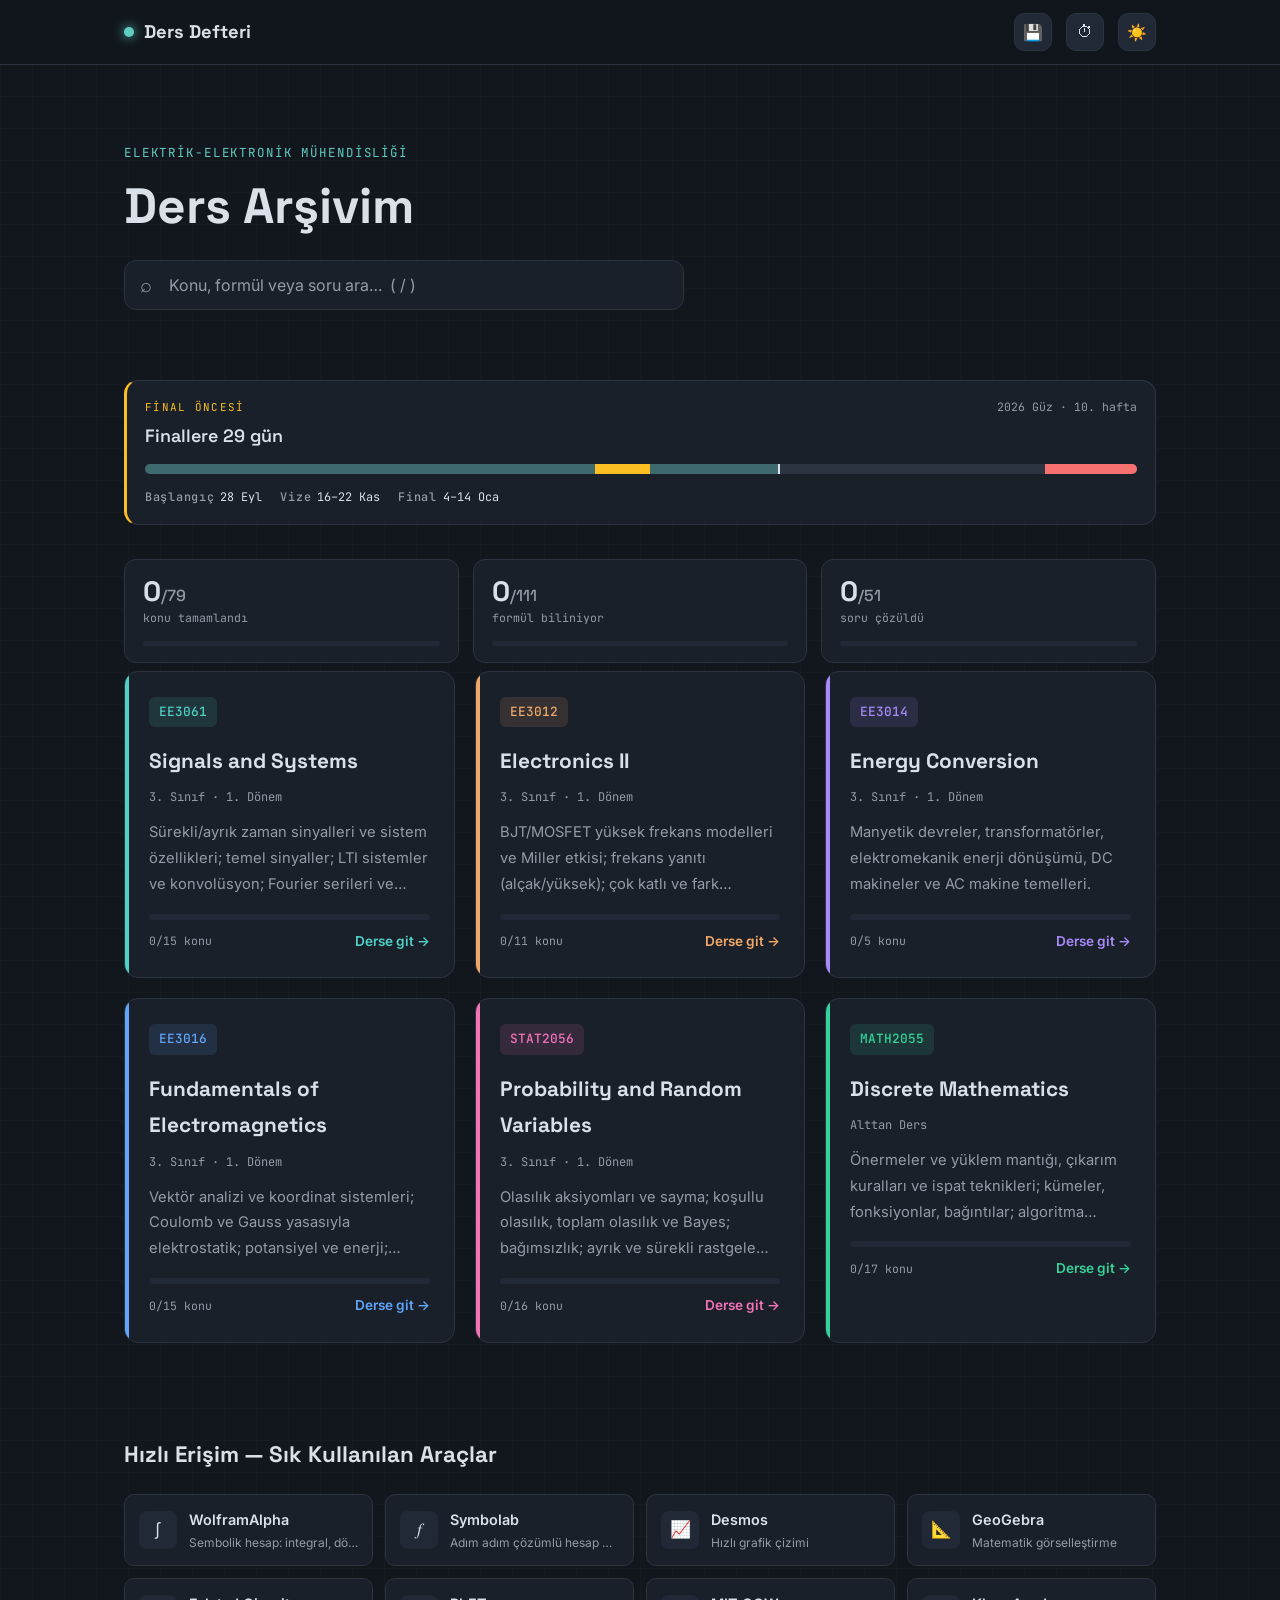
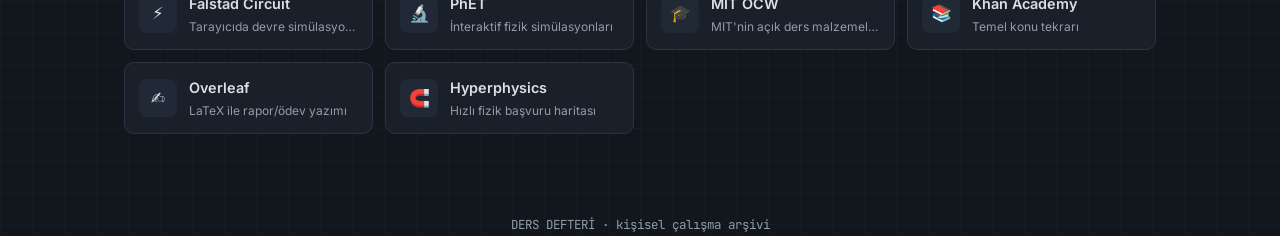
==== commit d6566e36: "feat: 2026 Güz takvimi, ders bazlı çalışma programı, MSE2051'in kaldırılması - data/_ayarlar.js: TAK" ====
--- a/index.html
+++ b/index.html
@@ -47,6 +47,8 @@
       </div>
     </section>
 
+    <section id="homeTakvim" class="takvim" hidden><!-- app.js doldurur --></section>
+
     <section id="homeOzet" class="ozet"><!-- app.js doldurur --></section>
 
     <section class="grid" id="courseGrid"><!-- app.js doldurur --></section>
@@ -66,7 +68,6 @@
   <script src="data/EE3016.js"></script>
   <script src="data/STAT2056.js"></script>
   <script src="data/MATH2055.js"></script>
-  <script src="data/MSE2051.js"></script>
   <!-- Ayarlar: kart sırası + hızlı linkler (derslerden SONRA yüklenmeli) -->
   <script src="data/_ayarlar.js"></script>
   <script src="app.js"></script>
--- a/style.css
+++ b/style.css
@@ -309,6 +309,43 @@
 }
 
 /* ============================================================
+   ÇALIŞMA PROGRAMI (ders sayfası)
+   ============================================================ */
+.pr-ozet { color: var(--muted); margin-bottom: 14px; max-width: 640px; }
+.pr-ozet b { color: var(--text); }
+.pr-liste { list-style: none; display: grid; gap: 8px; }
+.pr-satir {
+  display: grid; grid-template-columns: 190px 1fr; gap: 14px; align-items: start;
+  padding: 12px 14px; border: 1px solid var(--border); border-radius: 12px;
+  background: var(--surface); border-left: 3px solid var(--border);
+}
+.pr-sol { display: flex; flex-direction: column; gap: 3px; }
+.pr-no { font-family: var(--font-display); font-weight: 600; font-size: .95rem; }
+.pr-tarih { font-family: var(--font-mono); font-size: .72rem; color: var(--muted); }
+.pr-simdi {
+  font-family: var(--font-mono); font-size: .62rem; letter-spacing: .12em;
+  color: var(--accent); margin-top: 2px;
+}
+.pr-konular { display: flex; flex-wrap: wrap; gap: 6px; align-items: flex-start; }
+.pr-konu {
+  font-size: .82rem; padding: 4px 10px; border-radius: 20px;
+  border: 1px solid var(--border); background: var(--surface-2);
+  color: var(--text); text-decoration: none;
+}
+.pr-konu:hover { border-color: var(--accent); color: var(--accent); }
+.pr-konu.ok { border-color: var(--accent); color: var(--muted); }
+.pr-konu.ok::before { content: "✓ "; color: var(--accent); }
+.pr-bos { font-size: .82rem; color: var(--muted); font-style: italic; }
+
+.pr-satir.aktif { border-left-color: var(--accent); background: var(--accent-dim); }
+.pr-satir.gecti:not(.aktif) { opacity: .62; }
+.pr-satir.bitti .pr-no::after { content: " ✓"; color: var(--accent); }
+.pr-tekrar { border-left-color: #FBBF24; }
+.pr-tekrar .pr-no { color: #FBBF24; }
+.pr-sinav { border-left-color: #F87171; background: var(--surface-2); }
+.pr-sinav .pr-no { color: #F87171; font-family: var(--font-mono); font-size: .8rem; letter-spacing: .1em; }
+
+/* ============================================================
    FORMÜL KARTLARI (flip)
    ============================================================ */
 .cards { display: grid; gap: 16px; grid-template-columns: repeat(auto-fill, minmax(230px, 1fr)); }
@@ -317,7 +354,7 @@
   cursor: pointer; font-family: inherit; color: inherit; text-align: inherit;
 }
 .flip-inner {
-  position: relative; width: 100%; height: 175px;
+  position: relative; width: 100%; height: 190px;
   transition: transform .5s; transform-style: preserve-3d;
 }
 .flip.flipped .flip-inner { transform: rotateY(180deg); }
@@ -325,8 +362,18 @@
   position: absolute; inset: 0; backface-visibility: hidden;
   display: flex; flex-direction: column; align-items: center; justify-content: center;
   gap: 8px; padding: 16px; border: 1px solid var(--border); border-radius: 14px;
-  text-align: center; overflow: auto;
-}
+  text-align: center;
+  /* Uzun formüller: dikeyde kaydırılır, yatayda formülün kendi kutusu kaydırır.
+     Kalın sistem çubuğu köşe yuvarlaklığını bozuyordu — ince ve temaya uygun. */
+  overflow: hidden auto; overscroll-behavior: contain;
+  scrollbar-width: thin; scrollbar-color: var(--border) transparent;
+}
+.flip-face::-webkit-scrollbar { width: 5px; }
+.flip-face::-webkit-scrollbar-track { background: transparent; }
+.flip-face::-webkit-scrollbar-thumb {
+  background: var(--border); border-radius: 4px;
+}
+.flip-face::-webkit-scrollbar-thumb:hover { background: var(--muted); }
 .flip-front { background: var(--surface); }
 .flip-front strong { font-family: var(--font-display); font-size: 1.15rem; }
 .flip-tag {
@@ -338,7 +385,17 @@
   background: var(--surface-2); transform: rotateY(180deg);
   border-color: var(--accent);
 }
-.flip-formula { font-size: 1.05rem; }
+/* flex kolonda align-items:center öğeyi max-content genişliğinde bırakıyor,
+   bu yüzden yüzdelerin çözülebilmesi için tam genişlik şart */
+.flip-formula { font-size: 1.05rem; width: 100%; max-width: 100%; }
+/* Karta sığmayan uzun formüller kaydırma çubuğu çıkarmak yerine küçültülür:
+   MathJax SVG'si oransal ölçeklenince kart temiz kalıyor, formül tam görünüyor. */
+/* svg'ye doğrudan max-width vermek işe yaramıyor: mjx-container inline-block
+   olduğu için yüzde, svg'nin kendi genişliğine göre çözülüyor. Kabı bloklayıp
+   tam genişlik verince svg gerçekten karta göre ölçekleniyor. */
+/* MathJax kabın display/margin'ini satır içi stille yazıyor — bastırmak şart */
+.flip-formula mjx-container { display: block !important; width: 100%; margin: 0 !important; }
+.flip-formula mjx-container > svg { max-width: 100%; height: auto; display: block; margin: 0 auto; }
 .flip-desc { font-size: .8rem; color: var(--muted); margin-top: 4px; }
 
 /* ============================================================
@@ -579,6 +636,34 @@
 }
 .pomo-presets button:hover { color: var(--accent); border-color: var(--accent); }
 
+/* ---------- Mini pomodoro (çalışırken; sürüklenebilir) ---------- */
+.pomo-mini {
+  position: fixed; z-index: 60; left: auto; top: auto; right: 18px; bottom: 18px;
+  display: flex; align-items: center; gap: 8px;
+  padding: 8px 10px; border-radius: 999px;
+  background: var(--surface); border: 1px solid var(--accent);
+  box-shadow: var(--shadow); cursor: grab; user-select: none; touch-action: none;
+}
+.pomo-mini[hidden] { display: none; }
+.pomo-mini.tasiniyor { cursor: grabbing; opacity: .92; }
+.pomo-mini.mola { border-color: #FBBF24; }
+.pomo-mini-grip { color: var(--muted); font-size: .9rem; letter-spacing: -2px; }
+.pomo-mini-mode {
+  font-family: var(--font-mono); font-size: .6rem; letter-spacing: .12em; color: var(--accent);
+}
+.pomo-mini.mola .pomo-mini-mode { color: #FBBF24; }
+.pomo-mini-time {
+  font-family: var(--font-mono); font-size: 1rem; font-weight: 700;
+  font-variant-numeric: tabular-nums; color: var(--text);
+}
+.pomo-mini button {
+  border: 0; background: var(--surface-2); color: var(--text);
+  width: 26px; height: 26px; border-radius: 50%; cursor: pointer; font-size: .78rem;
+  display: grid; place-items: center;
+}
+.pomo-mini button:hover { background: var(--accent-dim); color: var(--accent); }
+.pomo-mini-x:hover { background: #e5484d22; color: #e5484d; }
+
 /* ============================================================
    ARAMA (ana sayfa)
    ============================================================ */
@@ -628,6 +713,45 @@
 /* ============================================================
    GENEL DURUM ÖZETİ + KALDIĞIN YER (ana sayfa)
    ============================================================ */
+/* ---------- Akademik takvim (ana sayfa) ---------- */
+.takvim { margin: 30px 0 0; }
+.tv-card {
+  border: 1px solid var(--border); border-radius: 14px; padding: 16px 18px;
+  background: var(--surface); display: grid; gap: 13px;
+  border-left: 3px solid var(--tv-renk, var(--accent));
+}
+.tv-vize  { --tv-renk: #F87171; }
+.tv-final { --tv-renk: #F87171; }
+.tv-ders2 { --tv-renk: #FBBF24; }
+.tv-bitti { --tv-renk: var(--muted); }
+.tv-head { display: flex; align-items: baseline; justify-content: space-between; gap: 12px; flex-wrap: wrap; }
+.tv-now { display: grid; gap: 3px; }
+.tv-etiket {
+  font-family: var(--font-mono); font-size: .68rem; letter-spacing: .12em;
+  color: var(--tv-renk, var(--accent));
+}
+.tv-mesaj { font-family: var(--font-display); font-size: 1.12rem; font-weight: 600; }
+.tv-donem { font-family: var(--font-mono); font-size: .72rem; color: var(--muted); }
+
+.tv-bar {
+  position: relative; height: 10px; border-radius: 6px;
+  background: var(--border); overflow: hidden;
+}
+.tv-gecen { position: absolute; inset: 0 auto 0 0; background: var(--accent); opacity: .35; }
+.tv-seg { position: absolute; top: 0; bottom: 0; }
+.tv-seg-vize  { background: #FBBF24; }
+.tv-seg-final { background: #F87171; }
+.tv-imlec {
+  position: absolute; top: -3px; bottom: -3px; width: 2px;
+  background: var(--text); transform: translateX(-1px);
+}
+.tv-kilo { display: flex; gap: 18px; flex-wrap: wrap; }
+.tv-kilo-it {
+  font-family: var(--font-mono); font-size: .74rem; color: var(--text);
+  display: flex; gap: 6px;
+}
+.tv-kilo-it b { color: var(--muted); font-weight: 500; letter-spacing: .06em; }
+
 .ozet { margin: 34px 0 8px; display: grid; gap: 14px; }
 .ozet-stats { display: grid; gap: 14px; grid-template-columns: repeat(auto-fit, minmax(200px, 1fr)); }
 .ozet-stat {
@@ -768,13 +892,7 @@
 .flash-ad { font-family: var(--font-display); font-size: 1.5rem; line-height: 1.3; }
 .flash-cevap { width: 100%; }
 .flash-cevap[hidden] { display: none; }
-.flash-cevap .flip-formula {
-  font-size: 1.15rem; max-width: 100%; overflow: auto;
-  /* MathJax SVG satır kutusunu birkaç piksel aşıp gereksiz kaydırma
-     çubuğu çıkarıyor — çubuğu gizle, dokunmayla kaydırma yine çalışır */
-  scrollbar-width: none;
-}
-.flash-cevap .flip-formula::-webkit-scrollbar { display: none; }
+.flash-cevap .flip-formula { font-size: 1.15rem; max-width: 100%; }
 .flash-show {
   font-family: var(--font-body); font-weight: 600; font-size: .9rem;
   background: var(--surface-2); color: var(--text);
@@ -817,6 +935,10 @@
 /* ---------- Mobil ---------- */
 @media (max-width: 600px) {
   .search-box { margin-top: 20px; }
+  .takvim { margin: 22px 0 0; }
+  .tv-mesaj { font-size: 1rem; }
+  .tv-kilo { gap: 12px; }
+  .pr-satir { grid-template-columns: 1fr; gap: 8px; }
   .ozet { margin: 24px 0 4px; }
   .ozet-stats { grid-template-columns: 1fr 1fr; }
   .ozet-stats .ozet-stat:last-child { grid-column: 1 / -1; }
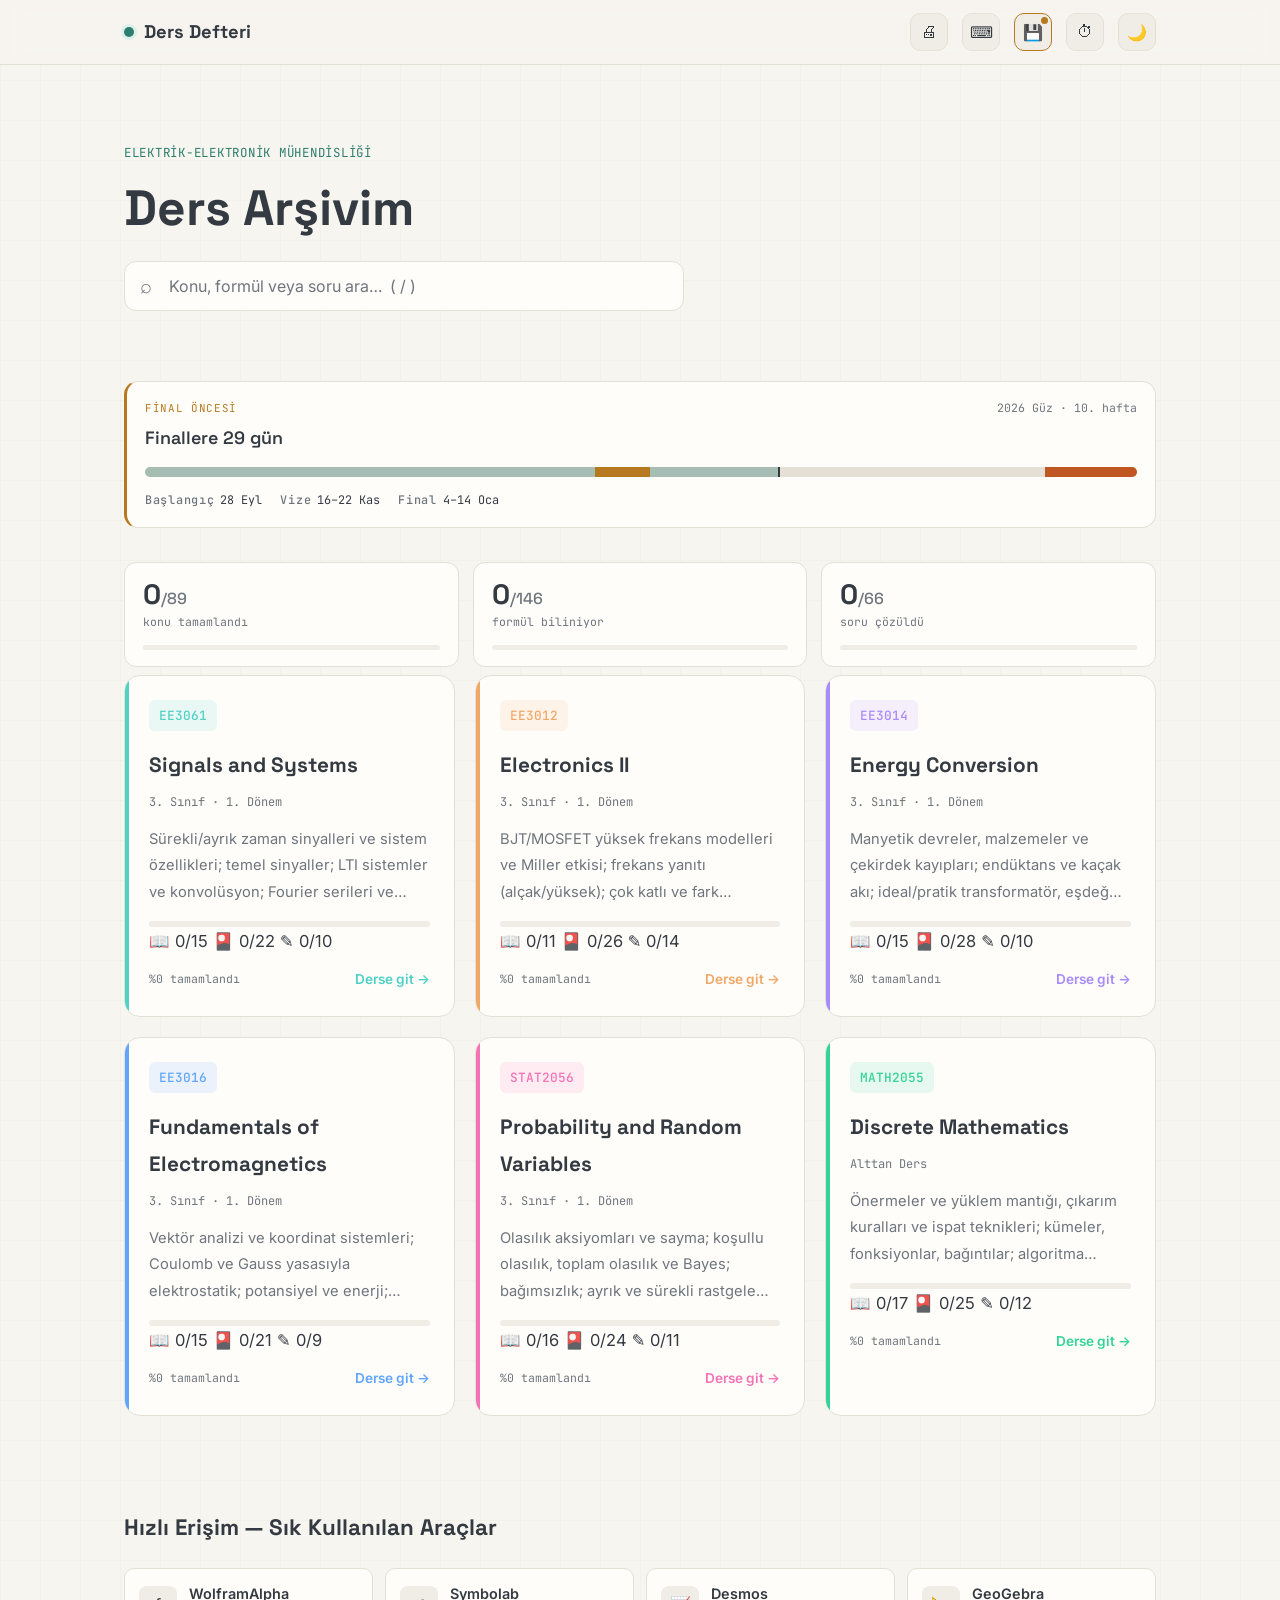
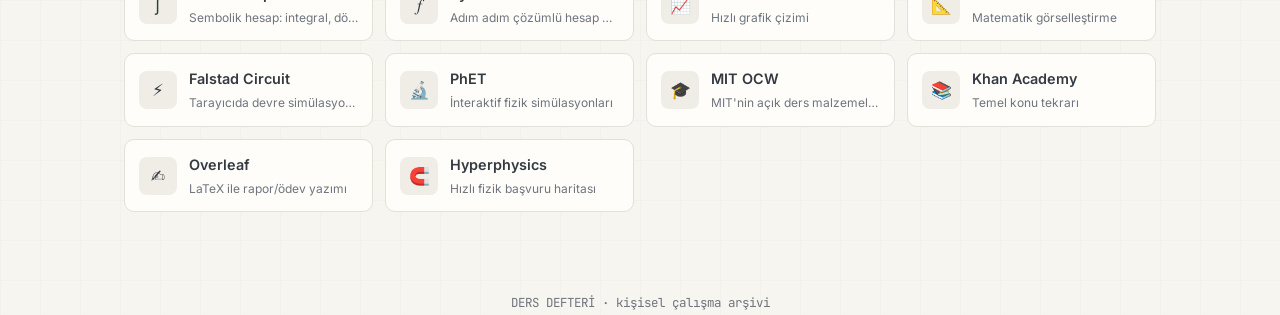
==== commit aba3340c: "feat: yumuşak eğitim teması + konu notu, yazdırma, kısayollar, yedek uyarısı Tema: - Açık tema varsa" ====
--- a/index.html
+++ b/index.html
@@ -7,11 +7,12 @@
 
   <!-- ---------- PWA ---------- -->
   <link rel="manifest" href="manifest.json">
-  <meta name="theme-color" content="#12161D">
+  <meta name="theme-color" content="#F7F5F0" media="(prefers-color-scheme: light)">
+  <meta name="theme-color" content="#191D23" media="(prefers-color-scheme: dark)">
   <meta name="description" content="Elektrik-Elektronik Mühendisliği ders arşivi: konu anlatımları, formül kartları, video kaynakları ve çözümlü soru havuzu.">
   <meta name="apple-mobile-web-app-capable" content="yes">
   <meta name="mobile-web-app-capable" content="yes">
-  <meta name="apple-mobile-web-app-status-bar-style" content="black-translucent">
+  <meta name="apple-mobile-web-app-status-bar-style" content="default">
   <meta name="apple-mobile-web-app-title" content="Ders Defteri">
   <link rel="apple-touch-icon" href="icon-192.png">
   <link rel="icon" type="image/png" sizes="192x192" href="icon-192.png">
--- a/style.css
+++ b/style.css
@@ -3,38 +3,57 @@
    Tema: mühendislik defteri / osiloskop ekranı
    ============================================================ */
 
-/* ---------- Tema değişkenleri (Koyu mod = varsayılan) ---------- */
+/* ---------- Tema değişkenleri ----------
+   Açık tema VARSAYILAN: uygulama ders çalışmak için, çoğunlukla gündüz
+   ve uzun süre açık kalıyor; kağıt hissi veren yumuşak zemin göz yormuyor.
+   Palet düşük doygunlukta tutuldu — neon/terminal görüntüsü yerine
+   ders kitabı ve defter tonları.                                          */
 :root {
-  /* Koyu tema — göz yormasın diye saf siyah/beyaz yerine yumuşatılmış tonlar */
-  --bg:        #12161D;
-  --bg-grid:   rgba(255, 255, 255, 0.015);
-  --surface:   #1A202A;
-  --surface-2: #212836;
-  --border:    #2C3442;
-  --text:      #D9E0E8;   /* saf beyaz değil: parlama azaltıldı */
-  --muted:     #929CA8;
-  --accent:    #5FCDC2;
-  --accent-dim:#1B3B39;
-  --shadow:    0 6px 22px rgba(0, 0, 0, 0.3);
+  /* Açık tema — kırık beyaz kağıt, mürekkep grisi, yumuşak yeşil vurgu */
+  --bg:        #F7F5F0;
+  --bg-grid:   rgba(90, 80, 60, 0.022);   /* zar zor seçilen defter karesi */
+  --surface:   #FFFDFA;
+  --surface-2: #F0EDE6;
+  --border:    #E4E0D6;
+  --text:      #343A42;   /* saf siyah değil: kontrast yumuşatıldı */
+  --muted:     #6E757D;
+  --accent:    #2E7D6E;
+  --accent-soft:#DCEFE9;  /* vurgunun açık zemin karşılığı */
+  --accent-dim:#DCEFE9;
+  --shadow:    0 2px 10px rgba(70, 60, 40, 0.05);
+
+  --accent-fg: #FFFFFF;   /* vurgu zemini üzerindeki yazı */
+  --uyari:     #B7791F;   /* tekrar haftası / uyarı */
+  --uyari-soft:#FBEFD8;
+  --hata:      #C05621;   /* sınav / dikkat */
+  --sil:       #C13A3F;   /* silme / tehlike */
 
   --font-display: "Space Grotesk", system-ui, sans-serif;
   --font-body:    "Inter", system-ui, sans-serif;
   --font-mono:    "JetBrains Mono", ui-monospace, monospace;
-  --radius: 14px;
-}
-
-[data-theme="light"] {
-  /* Açık tema — kağıt beyazı yerine kırık beyaz, kontrast yumuşak */
-  --bg:        #F4F3EF;
-  --bg-grid:   rgba(0, 0, 0, 0.03);
-  --surface:   #FDFCFA;
-  --surface-2: #EEEDE8;
-  --border:    #E0DED7;
-  --text:      #2A2F36;
-  --muted:     #6B7280;
-  --accent:    #0E9384;
-  --accent-dim:#D6F2EE;
-  --shadow:    0 4px 18px rgba(0, 0, 0, 0.06);
+  --radius: 16px;
+  --iz: .06em;            /* etiketlerde harf aralığı (eskiden .15em idi) */
+}
+
+[data-theme="dark"] {
+  /* Koyu tema — mavi-siyah yerine nötr gece grisi, vurgu pastelleştirildi */
+  --bg:        #191D23;
+  --bg-grid:   rgba(255, 255, 255, 0.012);
+  --surface:   #21262E;
+  --surface-2: #2A303A;
+  --border:    #333A45;
+  --text:      #DCE1E6;   /* saf beyaz değil: parlama azaltıldı */
+  --muted:     #98A0AA;
+  --accent:    #7CC5B8;
+  --accent-soft:#24403C;
+  --accent-dim:#24403C;
+  --shadow:    0 4px 18px rgba(0, 0, 0, 0.25);
+
+  --accent-fg: #16221F;
+  --uyari:     #E0B457;
+  --uyari-soft:#3A2E18;
+  --hata:      #E08B6B;
+  --sil:       #E5484D;
 }
 
 /* ---------- Reset & gövde ---------- */
@@ -47,10 +66,10 @@
   background-image:
     linear-gradient(var(--bg-grid) 1px, transparent 1px),
     linear-gradient(90deg, var(--bg-grid) 1px, transparent 1px);
-  background-size: 32px 32px;
+  background-size: 40px 40px;
   color: var(--text);
-  font-size: 16px;
-  line-height: 1.75;   /* okuma konforu için ferah satır aralığı */
+  font-size: 16.5px;
+  line-height: 1.8;   /* okuma konforu için ferah satır aralığı */
   -webkit-font-smoothing: antialiased;
   transition: background-color .3s, color .3s;
 }
@@ -78,7 +97,7 @@
 .brand .dot {
   width: 10px; height: 10px; border-radius: 50%;
   background: var(--accent);
-  box-shadow: 0 0 12px var(--accent);
+  box-shadow: 0 0 0 3px var(--accent-soft);
 }
 .nav-actions { display: flex; align-items: center; gap: 14px; }
 .back-link {
@@ -96,7 +115,7 @@
 /* ---------- Hero (ana sayfa) ---------- */
 .hero { padding: 72px 0 40px; }
 .hero .eyebrow {
-  font-family: var(--font-mono); font-size: .78rem; letter-spacing: .15em;
+  font-family: var(--font-mono); font-size: .78rem; letter-spacing: var(--iz);
   text-transform: uppercase; color: var(--accent);
 }
 .hero h1 {
@@ -218,7 +237,7 @@
   background: var(--surface); border: 1px solid var(--border); color: var(--muted);
   padding: 6px 14px; border-radius: 20px; cursor: pointer; transition: all .15s;
 }
-.q-filter button.active { background: var(--accent); color: #06201E; border-color: var(--accent); }
+.q-filter button.active { background: var(--accent); color: var(--accent-fg); border-color: var(--accent); }
 
 .accordion { display: flex; flex-direction: column; gap: 12px; }
 .acc-item {
@@ -235,7 +254,7 @@
   padding: 3px 8px; border-radius: 5px; flex: none;
   background: var(--accent-dim); color: var(--accent);
 }
-.acc-head .tag.final { background: #3A2418; color: #F0A868; }
+.acc-head .tag.final { background: var(--uyari-soft); color: var(--uyari); }
 .acc-head .chev { margin-left: auto; transition: transform .25s; color: var(--muted); }
 .acc-item.open .chev { transform: rotate(180deg); }
 .acc-body {
@@ -243,10 +262,20 @@
   border-top: 0 solid var(--border);
 }
 .acc-item.open .acc-body { border-top: 1px solid var(--border); }
-.acc-body .inner { padding: 18px; }
+.acc-body .inner { padding: 20px 22px 22px; }
+/* Okuma konforu: uzun satır göz yorar, konu metni ~72 karakterde tutulur.
+   Formül ve tablolar bu sınırın dışında, tam genişlikte kalır. */
+.acc-body .inner > p,
+.acc-body .inner > ul,
+.acc-body .inner > ol { max-width: 72ch; }
+.acc-body .inner > p + p { margin-top: 12px; }
+.acc-body .inner ul,
+.acc-body .inner ol { padding-left: 22px; margin: 10px 0; }
+.acc-body .inner li { margin: 4px 0; }
+.acc-body .inner b { color: var(--text); font-weight: 600; }
 .acc-body .cozum-label {
   font-family: var(--font-mono); font-size: .72rem; color: var(--accent);
-  text-transform: uppercase; letter-spacing: .1em; margin: 14px 0 6px;
+  text-transform: uppercase; letter-spacing: var(--iz); margin: 14px 0 6px;
 }
 
 /* ---------- Boş durum ---------- */
@@ -309,41 +338,33 @@
 }
 
 /* ============================================================
-   ÇALIŞMA PROGRAMI (ders sayfası)
-   ============================================================ */
-.pr-ozet { color: var(--muted); margin-bottom: 14px; max-width: 640px; }
-.pr-ozet b { color: var(--text); }
-.pr-liste { list-style: none; display: grid; gap: 8px; }
-.pr-satir {
-  display: grid; grid-template-columns: 190px 1fr; gap: 14px; align-items: start;
-  padding: 12px 14px; border: 1px solid var(--border); border-radius: 12px;
-  background: var(--surface); border-left: 3px solid var(--border);
-}
-.pr-sol { display: flex; flex-direction: column; gap: 3px; }
-.pr-no { font-family: var(--font-display); font-weight: 600; font-size: .95rem; }
-.pr-tarih { font-family: var(--font-mono); font-size: .72rem; color: var(--muted); }
-.pr-simdi {
-  font-family: var(--font-mono); font-size: .62rem; letter-spacing: .12em;
-  color: var(--accent); margin-top: 2px;
-}
-.pr-konular { display: flex; flex-wrap: wrap; gap: 6px; align-items: flex-start; }
-.pr-konu {
-  font-size: .82rem; padding: 4px 10px; border-radius: 20px;
+   BU HAFTA (ders sayfası — takvimden gelen tek satır)
+   ============================================================ */
+.bu-hafta {
+  display: flex; gap: 16px; align-items: center; flex-wrap: wrap;
+  margin: 18px 0 4px; padding: 12px 16px;
+  border: 1px solid var(--border); border-left: 3px solid var(--accent);
+  border-radius: 12px; background: var(--surface);
+}
+.bh-sol { display: flex; flex-direction: column; gap: 2px; min-width: 132px; }
+.bh-etiket {
+  font-family: var(--font-mono); font-size: .66rem; letter-spacing: var(--iz); color: var(--accent);
+}
+.bh-tarih { font-family: var(--font-mono); font-size: .72rem; color: var(--muted); }
+.bh-konular { display: flex; flex-wrap: wrap; gap: 6px; }
+.bh-konu {
+  font-size: .85rem; padding: 5px 11px; border-radius: 20px;
   border: 1px solid var(--border); background: var(--surface-2);
   color: var(--text); text-decoration: none;
 }
-.pr-konu:hover { border-color: var(--accent); color: var(--accent); }
-.pr-konu.ok { border-color: var(--accent); color: var(--muted); }
-.pr-konu.ok::before { content: "✓ "; color: var(--accent); }
-.pr-bos { font-size: .82rem; color: var(--muted); font-style: italic; }
-
-.pr-satir.aktif { border-left-color: var(--accent); background: var(--accent-dim); }
-.pr-satir.gecti:not(.aktif) { opacity: .62; }
-.pr-satir.bitti .pr-no::after { content: " ✓"; color: var(--accent); }
-.pr-tekrar { border-left-color: #FBBF24; }
-.pr-tekrar .pr-no { color: #FBBF24; }
-.pr-sinav { border-left-color: #F87171; background: var(--surface-2); }
-.pr-sinav .pr-no { color: #F87171; font-family: var(--font-mono); font-size: .8rem; letter-spacing: .1em; }
+.bh-konu:hover { border-color: var(--accent); color: var(--accent); }
+.bh-konu.ok { color: var(--muted); border-color: var(--accent); }
+.bh-konu.ok::before { content: "✓ "; color: var(--accent); }
+.bh-bos { font-size: .85rem; color: var(--muted); font-style: italic; }
+.bh-tekrar { border-left-color: var(--uyari); }
+.bh-tekrar .bh-etiket { color: var(--uyari); }
+.bh-sinav { border-left-color: var(--hata); }
+.bh-sinav .bh-etiket { color: var(--hata); }
 
 /* ============================================================
    FORMÜL KARTLARI (flip)
@@ -377,7 +398,7 @@
 .flip-front { background: var(--surface); }
 .flip-front strong { font-family: var(--font-display); font-size: 1.15rem; }
 .flip-tag {
-  font-family: var(--font-mono); font-size: .62rem; letter-spacing: .15em;
+  font-family: var(--font-mono); font-size: .62rem; letter-spacing: var(--iz);
   color: var(--accent); border: 1px solid var(--accent-dim); padding: 2px 8px; border-radius: 20px;
 }
 .flip-hint { font-family: var(--font-mono); font-size: .68rem; color: var(--muted); }
@@ -405,7 +426,7 @@
 .btn-upload {
   display: inline-flex; align-items: center; gap: 6px;
   font-family: var(--font-body); font-weight: 600; font-size: .9rem;
-  background: var(--accent); color: #06201E; border: 0;
+  background: var(--accent); color: var(--accent-fg); border: 0;
   padding: 10px 18px; border-radius: 10px; cursor: pointer;
   transition: transform .15s, filter .15s;
 }
@@ -430,9 +451,9 @@
   background: rgba(0,0,0,.6); color: #fff; font-size: 1rem; line-height: 1;
   display: grid; place-items: center; backdrop-filter: blur(4px);
 }
-.thumb .del:hover, .del-doc:hover { background: #e5484d; }
+.thumb .del:hover, .del-doc:hover { background: var(--sil); }
 .del-doc { position: static; flex: none; margin-left: auto; background: var(--surface-2); color: var(--muted); }
-.del-doc:hover { background: #e5484d; color: #fff; }
+.del-doc:hover { background: var(--sil); color: #fff; }
 
 .more-btn {
   margin-top: 16px; font-family: var(--font-body); font-weight: 600; font-size: .88rem;
@@ -496,7 +517,7 @@
   transition: background .2s, color .2s;
 }
 .topic-check:hover { color: var(--accent); }
-.topic-item.done .topic-check { background: var(--accent); color: #06201E; }
+.topic-item.done .topic-check { background: var(--accent); color: var(--accent-fg); }
 .topic-item.done .topic-title { color: var(--muted); text-decoration: line-through; text-decoration-color: color-mix(in srgb, var(--muted) 50%, transparent); }
 .topic-toggle { flex: 1; }
 .topic-content { max-width: 72ch; }   /* uzun satır okumayı yorar */
@@ -561,7 +582,7 @@
 
 /* ---------- Video playlist rozeti ---------- */
 .pl-tag {
-  font-family: var(--font-mono); font-size: .6rem; letter-spacing: .1em;
+  font-family: var(--font-mono); font-size: .6rem; letter-spacing: var(--iz);
   background: var(--accent-dim); color: var(--accent);
   padding: 2px 6px; border-radius: 4px; vertical-align: 1px;
 }
@@ -578,7 +599,7 @@
 .bk-panel.open { display: block; }
 .bk-head { display: flex; align-items: baseline; justify-content: space-between; gap: 8px; margin-bottom: 8px; }
 .bk-title {
-  font-family: var(--font-mono); font-size: .68rem; letter-spacing: .12em;
+  font-family: var(--font-mono); font-size: .68rem; letter-spacing: var(--iz);
   background: var(--accent-dim); color: var(--accent); padding: 3px 8px; border-radius: 5px;
 }
 .bk-hint, .bk-note { font-size: .68rem; color: var(--muted); font-family: var(--font-mono); line-height: 1.5; }
@@ -586,7 +607,7 @@
 .bk-act {
   display: block; width: 100%; margin-bottom: 8px; padding: 10px 12px;
   font-family: var(--font-body); font-size: .82rem; font-weight: 600; text-align: center;
-  background: var(--accent); color: #0B1417; border: 1px solid var(--accent);
+  background: var(--accent); color: var(--accent-fg); border: 1px solid var(--accent);
   border-radius: 10px; cursor: pointer;
 }
 .bk-act.ghost { background: var(--surface-2); color: var(--text); border-color: var(--border); }
@@ -605,7 +626,7 @@
 .pomo-panel.open { display: block; }
 .pomo-head { display: flex; align-items: baseline; justify-content: space-between; margin-bottom: 12px; }
 .pomo-mode {
-  font-family: var(--font-mono); font-size: .68rem; letter-spacing: .12em;
+  font-family: var(--font-mono); font-size: .68rem; letter-spacing: var(--iz);
   background: var(--accent-dim); color: var(--accent); padding: 3px 8px; border-radius: 5px;
 }
 .pomo-hint { font-size: .68rem; color: var(--muted); font-family: var(--font-mono); }
@@ -625,7 +646,7 @@
 .pomo-actions button {
   flex: 1; padding: 8px 0; border-radius: 8px; border: 0; cursor: pointer;
   font-family: var(--font-body); font-weight: 600; font-size: .82rem;
-  background: var(--accent); color: #06201E;
+  background: var(--accent); color: var(--accent-fg);
 }
 .pomo-actions button:last-child { background: var(--surface-2); color: var(--text); border: 1px solid var(--border); }
 .pomo-presets { display: flex; gap: 6px; }
@@ -646,12 +667,12 @@
 }
 .pomo-mini[hidden] { display: none; }
 .pomo-mini.tasiniyor { cursor: grabbing; opacity: .92; }
-.pomo-mini.mola { border-color: #FBBF24; }
+.pomo-mini.mola { border-color: var(--uyari); }
 .pomo-mini-grip { color: var(--muted); font-size: .9rem; letter-spacing: -2px; }
 .pomo-mini-mode {
-  font-family: var(--font-mono); font-size: .6rem; letter-spacing: .12em; color: var(--accent);
-}
-.pomo-mini.mola .pomo-mini-mode { color: #FBBF24; }
+  font-family: var(--font-mono); font-size: .6rem; letter-spacing: var(--iz); color: var(--accent);
+}
+.pomo-mini.mola .pomo-mini-mode { color: var(--uyari); }
 .pomo-mini-time {
   font-family: var(--font-mono); font-size: 1rem; font-weight: 700;
   font-variant-numeric: tabular-nums; color: var(--text);
@@ -662,7 +683,7 @@
   display: grid; place-items: center;
 }
 .pomo-mini button:hover { background: var(--accent-dim); color: var(--accent); }
-.pomo-mini-x:hover { background: #e5484d22; color: #e5484d; }
+.pomo-mini-x:hover { background: color-mix(in srgb, var(--sil) 13%, transparent); color: var(--sil); }
 
 /* ============================================================
    ARAMA (ana sayfa)
@@ -699,7 +720,7 @@
 }
 .sr-item:hover { background: var(--surface-2); }
 .sr-tur {
-  font-family: var(--font-mono); font-size: .6rem; letter-spacing: .1em;
+  font-family: var(--font-mono); font-size: .6rem; letter-spacing: var(--iz);
   color: var(--card-color, var(--accent)); flex: none; width: 52px; text-align: center;
 }
 .sr-body { min-width: 0; display: flex; flex-direction: column; line-height: 1.4; }
@@ -720,14 +741,14 @@
   background: var(--surface); display: grid; gap: 13px;
   border-left: 3px solid var(--tv-renk, var(--accent));
 }
-.tv-vize  { --tv-renk: #F87171; }
-.tv-final { --tv-renk: #F87171; }
-.tv-ders2 { --tv-renk: #FBBF24; }
+.tv-vize  { --tv-renk: var(--hata); }
+.tv-final { --tv-renk: var(--hata); }
+.tv-ders2 { --tv-renk: var(--uyari); }
 .tv-bitti { --tv-renk: var(--muted); }
 .tv-head { display: flex; align-items: baseline; justify-content: space-between; gap: 12px; flex-wrap: wrap; }
 .tv-now { display: grid; gap: 3px; }
 .tv-etiket {
-  font-family: var(--font-mono); font-size: .68rem; letter-spacing: .12em;
+  font-family: var(--font-mono); font-size: .68rem; letter-spacing: var(--iz);
   color: var(--tv-renk, var(--accent));
 }
 .tv-mesaj { font-family: var(--font-display); font-size: 1.12rem; font-weight: 600; }
@@ -739,8 +760,8 @@
 }
 .tv-gecen { position: absolute; inset: 0 auto 0 0; background: var(--accent); opacity: .35; }
 .tv-seg { position: absolute; top: 0; bottom: 0; }
-.tv-seg-vize  { background: #FBBF24; }
-.tv-seg-final { background: #F87171; }
+.tv-seg-vize  { background: var(--uyari); }
+.tv-seg-final { background: var(--hata); }
 .tv-imlec {
   position: absolute; top: -3px; bottom: -3px; width: 2px;
   background: var(--text); transform: translateX(-1px);
@@ -782,7 +803,7 @@
 }
 .ozet-devam:hover { transform: translateY(-2px); border-color: var(--card-color, var(--accent)); }
 .ozet-devam-lbl {
-  font-family: var(--font-mono); font-size: .66rem; letter-spacing: .14em;
+  font-family: var(--font-mono); font-size: .66rem; letter-spacing: var(--iz);
   color: var(--card-color, var(--accent));
 }
 .ozet-devam-ad { font-family: var(--font-display); font-size: 1.12rem; font-weight: 600; }
@@ -808,11 +829,11 @@
 }
 .q-durum { flex: none; font-size: .85rem; }
 .q-item.q-coz   .q-durum::before { content: "\2713"; color: var(--accent); }
-.q-item.q-takil .q-durum::before { content: "\21BB"; color: #F0A868; }
+.q-item.q-takil .q-durum::before { content: "\21BB"; color: var(--uyari); }
 .q-item.q-coz   { border-color: color-mix(in srgb, var(--accent) 40%, var(--border)); }
-.q-item.q-takil { border-color: color-mix(in srgb, #F0A868 40%, var(--border)); }
+.q-item.q-takil { border-color: color-mix(in srgb, var(--uyari) 40%, var(--border)); }
 .q-filter { flex-wrap: wrap; }
-.q-f-takil.active { background: #F0A868; border-color: #F0A868; color: #2A1B0C; }
+.q-f-takil.active { background: var(--uyari); border-color: var(--uyari); color: var(--accent-fg); }
 
 .q-soru { max-width: 72ch; }
 .q-reveal {
@@ -838,9 +859,9 @@
   padding: 6px 14px; border-radius: 20px; transition: all .15s;
 }
 .q-mark-ok:hover { border-color: var(--accent); color: var(--accent); }
-.q-mark-no:hover { border-color: #F0A868; color: #F0A868; }
-.q-item.q-coz   .q-mark-ok { background: var(--accent); border-color: var(--accent); color: #06201E; }
-.q-item.q-takil .q-mark-no { background: #F0A868; border-color: #F0A868; color: #2A1B0C; }
+.q-mark-no:hover { border-color: var(--uyari); color: var(--uyari); }
+.q-item.q-coz   .q-mark-ok { background: var(--accent); border-color: var(--accent); color: var(--accent-fg); }
+.q-item.q-takil .q-mark-no { background: var(--uyari); border-color: var(--uyari); color: var(--accent-fg); }
 
 /* Aramadan gelince hedefi kısa süre vurgula */
 .hedef-vurgu {
@@ -858,7 +879,7 @@
 .study-row { display: flex; align-items: center; gap: 14px; flex-wrap: wrap; margin-bottom: 20px; }
 .study-btn {
   font-family: var(--font-body); font-weight: 600; font-size: .9rem;
-  background: var(--accent); color: #06201E; border: 0;
+  background: var(--accent); color: var(--accent-fg); border: 0;
   padding: 10px 20px; border-radius: 10px; cursor: pointer;
   transition: transform .15s, filter .15s;
 }
@@ -877,7 +898,7 @@
 }
 .flash-head { display: flex; align-items: center; gap: 12px; }
 .flash-title {
-  font-family: var(--font-mono); font-size: .72rem; letter-spacing: .12em; color: var(--accent);
+  font-family: var(--font-mono); font-size: .72rem; letter-spacing: var(--iz); color: var(--accent);
 }
 .flash-count { margin-left: auto; font-family: var(--font-mono); font-size: .8rem; color: var(--muted); }
 .flash-bar { height: 5px; border-radius: 4px; background: var(--surface-2); overflow: hidden; }
@@ -910,7 +931,7 @@
   transition: transform .15s, filter .15s;
 }
 .flash-actions button:hover { transform: translateY(-2px); filter: brightness(1.06); }
-.flash-ok { background: var(--accent); color: #06201E; border-color: var(--accent); }
+.flash-ok { background: var(--accent); color: var(--accent-fg); border-color: var(--accent); }
 .flash-no { background: var(--surface-2); color: var(--text); }
 
 .flash-foot {
@@ -921,7 +942,7 @@
   background: none; border: 0; color: var(--muted); cursor: pointer;
   font-family: inherit; font-size: inherit; text-decoration: underline; padding: 0;
 }
-.flash-reset:hover { color: #e5484d; }
+.flash-reset:hover { color: var(--sil); }
 .flash-keys { margin-left: auto; opacity: .7; }
 
 .flash-done { text-align: center; padding: 20px 0; display: grid; gap: 12px; }
@@ -938,7 +959,6 @@
   .takvim { margin: 22px 0 0; }
   .tv-mesaj { font-size: 1rem; }
   .tv-kilo { gap: 12px; }
-  .pr-satir { grid-template-columns: 1fr; gap: 8px; }
   .ozet { margin: 24px 0 4px; }
   .ozet-stats { grid-template-columns: 1fr 1fr; }
   .ozet-stats .ozet-stat:last-child { grid-column: 1 / -1; }
@@ -953,3 +973,130 @@
   .acc-head { padding: 14px; gap: 9px; }
 }
 
+
+/* ============================================================
+   KONU NOTU — öğrencinin kendi cümlesi
+   ============================================================ */
+.not-kutu {
+  margin-top: 20px; padding: 14px 16px;
+  border: 1px dashed var(--border); border-radius: 12px;
+  background: color-mix(in srgb, var(--surface-2) 60%, transparent);
+}
+.not-kutu.dolu { border-style: solid; border-color: var(--accent-soft); background: var(--accent-soft); }
+.not-baslik {
+  display: flex; align-items: center; gap: 8px;
+  font-size: .78rem; color: var(--muted); margin-bottom: 8px;
+}
+.not-ikon { color: var(--accent); }
+.not-durum { margin-left: auto; font-size: .7rem; color: var(--accent); opacity: 0; transition: opacity .3s; }
+.not-kutu.dolu .not-durum { opacity: .75; }
+.not-durum.yanip { opacity: 1; }
+.not-alan {
+  width: 100%; min-height: 62px; resize: vertical;
+  font-family: var(--font-body); font-size: .92rem; line-height: 1.6;
+  color: var(--text); background: var(--surface);
+  border: 1px solid var(--border); border-radius: 10px; padding: 10px 12px;
+}
+.not-alan:focus { outline: none; border-color: var(--accent); }
+.not-alan::placeholder { color: var(--muted); opacity: .8; }
+
+/* ============================================================
+   DERS BAŞI ÜÇLÜ İLERLEME (konu / formül / soru) + not sayacı
+   ============================================================ */
+.ilr-satir { display: flex; flex-wrap: wrap; align-items: center; gap: 10px; margin-top: 14px; }
+.ilr {
+  display: flex; flex-direction: column; gap: 1px;
+  padding: 7px 14px; border: 1px solid var(--border); border-radius: 12px;
+  background: var(--surface); transition: border-color .15s, background .15s;
+}
+.ilr:hover { border-color: var(--accent); }
+.ilr.tam { border-color: var(--accent); background: var(--accent-soft); }
+.ilr-deger { font-family: var(--font-mono); font-size: .95rem; font-weight: 600; color: var(--text); }
+.ilr.tam .ilr-deger { color: var(--accent); }
+.ilr-ad { font-size: .7rem; color: var(--muted); }
+.ilr-not { font-size: .75rem; color: var(--muted); margin-left: 4px; }
+
+/* Uzun ders özeti ilk ekranı doldurmasın */
+.course-head .ozet {
+  display: -webkit-box; -webkit-line-clamp: 2; -webkit-box-orient: vertical;
+  overflow: hidden;
+}
+.course-head .ozet.acik { display: block; overflow: visible; }
+.ozet-ac {
+  background: none; border: 0; cursor: pointer; padding: 2px 0;
+  color: var(--accent); font-family: var(--font-body); font-size: .78rem;
+}
+.ozet-ac:hover { text-decoration: underline; }
+
+/* ============================================================
+   KLAVYE KISAYOLLARI YARDIMI (? ile açılır)
+   ============================================================ */
+.ks-modal {
+  background: var(--bg); border: 1px solid var(--border); border-radius: 16px;
+  width: min(460px, 96vw); max-height: 88vh; overflow: auto; padding: 22px;
+}
+.ks-modal h3 { font-family: var(--font-display); font-size: 1.05rem; }
+.ks-liste { display: grid; gap: 10px; margin-top: 4px; }
+.ks-satir { display: flex; align-items: baseline; gap: 12px; font-size: .9rem; }
+.ks-satir kbd {
+  font-family: var(--font-mono); font-size: .75rem; min-width: 34px; text-align: center;
+  padding: 3px 7px; border: 1px solid var(--border); border-bottom-width: 2px;
+  border-radius: 6px; background: var(--surface-2); color: var(--text);
+}
+.ks-satir span { color: var(--muted); }
+
+@media (max-width: 600px) {
+  .ilr-satir { gap: 8px; }
+  .ilr { padding: 6px 11px; }
+  .ilr-not { width: 100%; margin-left: 0; }
+}
+
+/* ============================================================
+   YAZDIRMA — konu anlatımını kağıda/PDF'e temiz aktarma
+   Ekran arayüzü (üst bar, filtreler, butonlar, pomodoro) düşer;
+   kapalı akordeonlar açılır ki not alınan her şey basılsın.
+   ============================================================ */
+@media print {
+  :root {
+    --bg: #fff; --surface: #fff; --surface-2: #fff;
+    --text: #000; --muted: #444; --border: #bbb;
+    --accent: #000; --accent-soft: #fff; --accent-dim: #fff; --accent-fg: #fff;
+    --shadow: none;
+  }
+  body { background-image: none; font-size: 11pt; line-height: 1.55; }
+  .topbar, .sec-nav, .q-filter, .study-row, .bu-hafta, .upload-row,
+  .topic-check, .chev, .flip-hint, .section-hint, .ozet-ac,
+  .pomo-panel, .pomo-mini, .overlay, .flash-modal, .bk-panel,
+  .q-mark, .q-reveal, .del, .del-doc, .ilr-satir, footer { display: none !important; }
+
+  /* Kapalı akordeonlar da bassın */
+  .acc-body { max-height: none !important; overflow: visible !important;
+              border-top: 1px solid var(--border) !important; }
+  .acc-item, .topic-item, .section { break-inside: auto; }
+  h2, .topic-title, .acc-head { break-after: avoid; }
+  .q-cozum[hidden] { display: block !important; }   /* çözümler de bassın */
+
+  /* Formül kartları basılırken çevrilmiş yüzleriyle görünsün */
+  .flip { height: auto !important; border: 1px solid var(--border); }
+  .flip-inner { transform: none !important; }
+  .flip-face { position: static !important; transform: none !important;
+               backface-visibility: visible !important; }
+  .cards { display: block; }
+  .flip + .flip { margin-top: 8px; }
+
+  /* Not kutuları basılsın: sınav öncesi tekrar için asıl değerli kısım */
+  .not-kutu { border: 1px solid var(--border); background: #fff; }
+  .not-alan { border: 0; padding: 0; resize: none; height: auto; }
+
+  a { text-decoration: none; color: #000; }
+  .wrap { max-width: none; padding: 0; }
+}
+
+/* Yedek hatırlatıcısı */
+.bk-son { font-size: .74rem; color: var(--muted); margin-bottom: 10px; }
+.bk-son.uyari { color: var(--uyari); }
+#bkBtn.uyari { position: relative; border-color: var(--uyari); }
+#bkBtn.uyari::after {
+  content: ""; position: absolute; top: 3px; right: 3px;
+  width: 7px; height: 7px; border-radius: 50%; background: var(--uyari);
+}
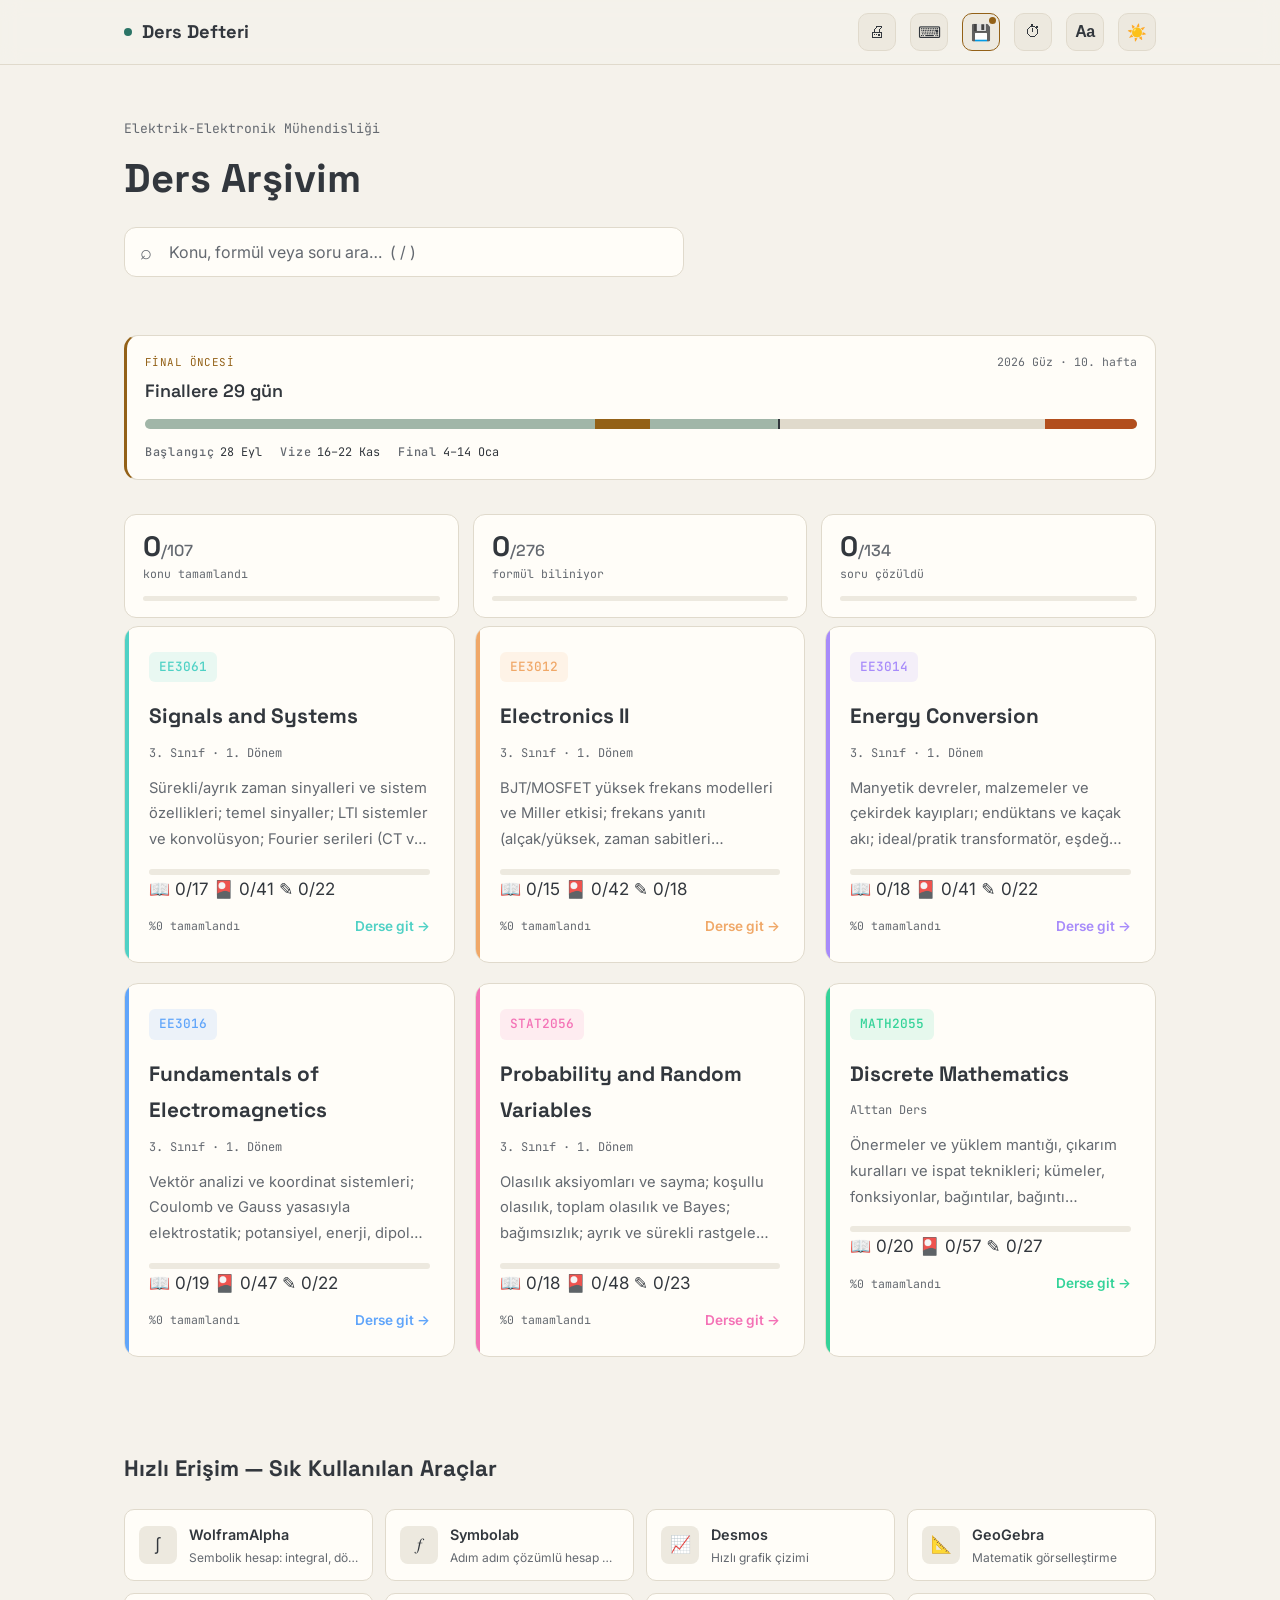
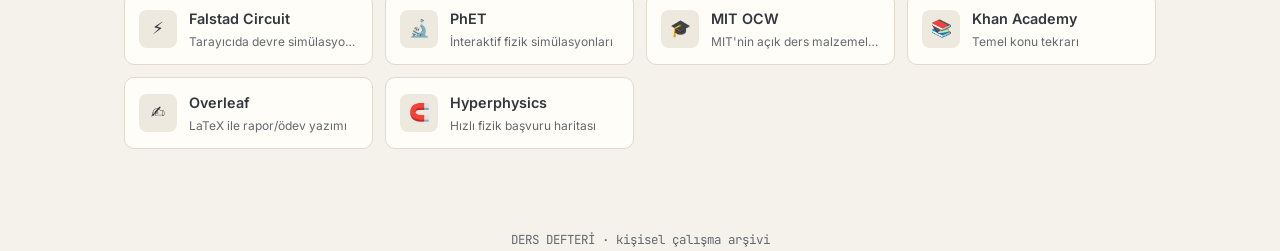
==== commit e2cb0520: "feat: 9 yeni konu, 25 yeni soru, konu etiketleri + göz yormayan arayüz revizyonu İçerik - Müfredat b" ====
--- a/index.html
+++ b/index.html
@@ -1,5 +1,5 @@
 <!DOCTYPE html>
-<html lang="tr" data-theme="dark">
+<html lang="tr" data-theme="kagit">
 <head>
   <meta charset="UTF-8">
   <meta name="viewport" content="width=device-width, initial-scale=1, viewport-fit=cover">
@@ -7,8 +7,8 @@
 
   <!-- ---------- PWA ---------- -->
   <link rel="manifest" href="manifest.json">
-  <meta name="theme-color" content="#F7F5F0" media="(prefers-color-scheme: light)">
-  <meta name="theme-color" content="#191D23" media="(prefers-color-scheme: dark)">
+  <!-- Tema kullanıcı seçimine bağlı; app.js açılışta doğru rengi yazar. -->
+  <meta name="theme-color" content="#F5F2EB">
   <meta name="description" content="Elektrik-Elektronik Mühendisliği ders arşivi: konu anlatımları, formül kartları, video kaynakları ve çözümlü soru havuzu.">
   <meta name="apple-mobile-web-app-capable" content="yes">
   <meta name="mobile-web-app-capable" content="yes">
@@ -29,7 +29,7 @@
     <div class="wrap">
       <a class="brand" href="index.html"><span class="dot"></span> Ders Defteri</a>
       <div class="nav-actions">
-        <button id="themeBtn" class="theme-toggle" onclick="toggleTheme()" aria-label="Tema değiştir">☀️</button>
+        <button id="themeBtn" class="theme-toggle" onclick="temaSirala()" aria-label="Tema değiştir">☀️</button>
       </div>
     </div>
   </header>
--- a/style.css
+++ b/style.css
@@ -1,59 +1,114 @@
 /* ============================================================
    DERS DEFTERİ — STİL DOSYASI
-   Tema: mühendislik defteri / osiloskop ekranı
+   Tasarım ilkesi: SAATLERCE OKUNAN BİR DERS KİTABI.
+   Ekran bir arayüz değil, sayfa gibi görünmeli; göz gezdirdiği
+   her yerde renk, çerçeve ve hareket bulmamalı.
+   ------------------------------------------------------------
+   1) Renk yalnız ANLAM taşıdığında kullanılır (durum, uyarı, vurgu).
+      Dekoratif renk yok; ders rengi yalnız ince bir kenar şeridinde.
+   2) Kontrast yüksek ama saf siyah/beyaz yok — ikisi de parlama yapar.
+   3) Hareket en aza indirildi: hover'da zıplama, parlaklık oynatma yok.
+   4) Metin ölçüsü ve boyutu kullanıcı ayarına bağlı (Aa paneli).
    ============================================================ */
 
 /* ---------- Tema değişkenleri ----------
-   Açık tema VARSAYILAN: uygulama ders çalışmak için, çoğunlukla gündüz
-   ve uzun süre açık kalıyor; kağıt hissi veren yumuşak zemin göz yormuyor.
-   Palet düşük doygunlukta tutuldu — neon/terminal görüntüsü yerine
-   ders kitabı ve defter tonları.                                          */
-:root {
-  /* Açık tema — kırık beyaz kağıt, mürekkep grisi, yumuşak yeşil vurgu */
-  --bg:        #F7F5F0;
-  --bg-grid:   rgba(90, 80, 60, 0.022);   /* zar zor seçilen defter karesi */
-  --surface:   #FFFDFA;
-  --surface-2: #F0EDE6;
-  --border:    #E4E0D6;
-  --text:      #343A42;   /* saf siyah değil: kontrast yumuşatıldı */
-  --muted:     #6E757D;
-  --accent:    #2E7D6E;
-  --accent-soft:#DCEFE9;  /* vurgunun açık zemin karşılığı */
-  --accent-dim:#DCEFE9;
-  --shadow:    0 2px 10px rgba(70, 60, 40, 0.05);
+   Üç tema: kagit (gündüz, varsayılan) · ilik (akşam, düşük mavi ışık)
+   · gece (karanlık oda). Eski "light"/"dark" kayıtları app.js'te
+   kagit/gece olarak göçürülür.                                            */
+:root,
+[data-theme="kagit"] {
+  /* KAĞIT — kırık beyaz sayfa, mürekkep grisi, yumuşak yeşil vurgu */
+  --bg:        #F5F2EB;
+  --surface:   #FFFDF8;
+  --surface-2: #EDE9DF;
+  --border:    #E0DACC;
+  --border-yumusak: #EBE6DA;   /* liste içi ayraçlar: kutu hissi vermeyen çizgi */
+  --text:      #32373D;   /* saf siyah değil: uzun okumada parlama yapmaz */
+  --muted:     #646970;
+  --accent:    #2B7466;
+  --accent-soft:#DEEDE7;
+  --accent-dim:#DEEDE7;
+  --shadow:    0 1px 3px rgba(70, 60, 40, 0.05);
 
   --accent-fg: #FFFFFF;   /* vurgu zemini üzerindeki yazı */
-  --uyari:     #B7791F;   /* tekrar haftası / uyarı */
-  --uyari-soft:#FBEFD8;
-  --hata:      #C05621;   /* sınav / dikkat */
-  --sil:       #C13A3F;   /* silme / tehlike */
+  --uyari:     #936117;   /* tekrar haftası / uyarı */
+  --uyari-soft:#F7EDD8;
+  --hata:      #B24E1D;   /* sınav / dikkat */
+  --sil:       #B33A3F;   /* silme / tehlike */
 
   --font-display: "Space Grotesk", system-ui, sans-serif;
   --font-body:    "Inter", system-ui, sans-serif;
   --font-mono:    "JetBrains Mono", ui-monospace, monospace;
-  --radius: 16px;
-  --iz: .06em;            /* etiketlerde harf aralığı (eskiden .15em idi) */
-}
-
-[data-theme="dark"] {
-  /* Koyu tema — mavi-siyah yerine nötr gece grisi, vurgu pastelleştirildi */
-  --bg:        #191D23;
-  --bg-grid:   rgba(255, 255, 255, 0.012);
-  --surface:   #21262E;
-  --surface-2: #2A303A;
-  --border:    #333A45;
-  --text:      #DCE1E6;   /* saf beyaz değil: parlama azaltıldı */
-  --muted:     #98A0AA;
-  --accent:    #7CC5B8;
-  --accent-soft:#24403C;
-  --accent-dim:#24403C;
-  --shadow:    0 4px 18px rgba(0, 0, 0, 0.25);
-
-  --accent-fg: #16221F;
-  --uyari:     #E0B457;
-  --uyari-soft:#3A2E18;
-  --hata:      #E08B6B;
-  --sil:       #E5484D;
+  --radius: 14px;
+  --iz: .04em;            /* etiketlerde harf aralığı */
+
+  /* Okuma ayarları — Aa panelinden değiştirilir */
+  --govde:  17px;         /* gövde punto */
+  --satir:  1.75;         /* satır aralığı */
+  --olcu:   68ch;         /* satır uzunluğu (metin genişliği) */
+}
+
+[data-theme="ilik"] {
+  /* ILIK — akşam okuması: mavi ışık kısılmış, kağıt sarıya çalıyor.
+     Gece temasına geçmek istemeyip ekranı yumuşatmak isteyen için. */
+  --bg:        #F0E6D6;
+  --surface:   #F8F1E3;
+  --surface-2: #E7DAC5;
+  --border:    #DACAAC;
+  --border-yumusak: #E4D7BE;
+  --text:      #43372A;
+  --muted:     #6E5E4B;
+  --accent:    #7C5426;
+  --accent-soft:#E9DBC2;
+  --accent-dim:#E9DBC2;
+  --shadow:    0 1px 3px rgba(90, 70, 40, 0.07);
+
+  --accent-fg: #FBF5EA;
+  --uyari:     #825C11;
+  --uyari-soft:#EDDFBE;
+  --hata:      #A0471B;
+  --sil:       #A03A36;
+}
+
+[data-theme="gece"] {
+  /* GECE — karanlık odada parlamayan nötr gri; vurgular pastel.
+     Saf beyaz metin ve saf siyah zemin bilinçli olarak kullanılmadı. */
+  --bg:        #16191D;
+  --surface:   #1E2227;
+  --surface-2: #272C32;
+  --border:    #343A41;
+  --border-yumusak: #2B3036;
+  --text:      #CED4DA;
+  --muted:     #8F979F;
+  --accent:    #7FC4B4;
+  --accent-soft:#22352F;
+  --accent-dim:#22352F;
+  --shadow:    0 2px 10px rgba(0, 0, 0, 0.3);
+
+  --accent-fg: #15211E;
+  --uyari:     #D9B267;
+  --uyari-soft:#342A17;
+  --hata:      #DB8B6B;
+  --sil:       #D96A6D;
+}
+
+/* ---------- Okuma ayarları: punto ve satır genişliği ---------- */
+[data-yazi="kucuk"]  { --govde: 15.5px; --satir: 1.7;  }
+[data-yazi="orta"]   { --govde: 17px;   --satir: 1.75; }
+[data-yazi="buyuk"]  { --govde: 18.5px; --satir: 1.8;  }
+[data-yazi="cok"]    { --govde: 20.5px; --satir: 1.85; }
+
+[data-olcu="dar"]    { --olcu: 58ch; }
+[data-olcu="normal"] { --olcu: 68ch; }
+[data-olcu="genis"]  { --olcu: 82ch; }
+
+/* Hareketi azalt (ayardan veya işletim sisteminden) */
+[data-hareket="az"] *,
+[data-hareket="az"] *::before,
+[data-hareket="az"] *::after {
+  transition: none !important;
+  animation: none !important;
+  scroll-behavior: auto !important;
 }
 
 /* ---------- Reset & gövde ---------- */
@@ -62,16 +117,14 @@
 body {
   font-family: var(--font-body);
   background-color: var(--bg);
-  /* milimetrik mühendislik grid zemini */
-  background-image:
-    linear-gradient(var(--bg-grid) 1px, transparent 1px),
-    linear-gradient(90deg, var(--bg-grid) 1px, transparent 1px);
-  background-size: 40px 40px;
+  /* Defter karesi kaldırıldı: sayfa boyunca tekrar eden ince çizgiler
+     uzun okumada göz için sürekli bir gürültü kaynağıydı. */
   color: var(--text);
-  font-size: 16.5px;
-  line-height: 1.8;   /* okuma konforu için ferah satır aralığı */
+  font-size: var(--govde);
+  line-height: var(--satir);
   -webkit-font-smoothing: antialiased;
-  transition: background-color .3s, color .3s;
+  text-rendering: optimizeLegibility;
+  transition: background-color .25s, color .25s;
 }
 
 a { color: inherit; text-decoration: none; }
@@ -110,7 +163,7 @@
   color: var(--text); width: 38px; height: 38px; border-radius: 10px;
   cursor: pointer; font-size: 1rem; transition: border-color .2s, transform .15s;
 }
-.theme-toggle:hover { border-color: var(--accent); transform: translateY(-1px); }
+.theme-toggle:hover { border-color: var(--accent); background: var(--accent-soft); }
 
 /* ---------- Hero (ana sayfa) ---------- */
 .hero { padding: 72px 0 40px; }
@@ -137,14 +190,13 @@
   border-radius: var(--radius);
   padding: 24px;
   overflow: hidden;
-  transition: transform .18s ease, border-color .18s ease, box-shadow .18s ease;
+  transition: border-color .18s ease, box-shadow .18s ease;
 }
 .card::before {  /* sol kenarda ders rengi şeridi */
   content: ""; position: absolute; left: 0; top: 0; bottom: 0; width: 4px;
   background: var(--card-color, var(--accent));
 }
 .card:hover {
-  transform: translateY(-4px);
   border-color: var(--card-color, var(--accent));
   box-shadow: var(--shadow);
 }
@@ -211,7 +263,7 @@
   background: var(--surface); border: 1px solid var(--border);
   border-radius: 10px; padding: 14px 16px; transition: border-color .2s, transform .15s;
 }
-.doc:hover { border-color: var(--accent); transform: translateY(-2px); }
+.doc:hover { border-color: var(--accent); background: var(--surface-2); }
 .doc .ico {
   width: 42px; height: 42px; border-radius: 8px; flex: none;
   background: var(--accent-dim); color: var(--accent);
@@ -267,12 +319,21 @@
    Formül ve tablolar bu sınırın dışında, tam genişlikte kalır. */
 .acc-body .inner > p,
 .acc-body .inner > ul,
-.acc-body .inner > ol { max-width: 72ch; }
+.acc-body .inner > ol { max-width: var(--olcu); }
 .acc-body .inner > p + p { margin-top: 12px; }
 .acc-body .inner ul,
 .acc-body .inner ol { padding-left: 22px; margin: 10px 0; }
 .acc-body .inner li { margin: 4px 0; }
 .acc-body .inner b { color: var(--text); font-weight: 600; }
+/* Konu içi tablolar (ör. Maxwell denklemleri özeti): dar ekranda yatay kaydırılır */
+.acc-body .inner table {
+  display: block; overflow-x: auto; border-collapse: collapse;
+  margin: 12px 0; font-size: .92em; max-width: 100%;
+}
+.acc-body .inner th, .acc-body .inner td {
+  border: 1px solid var(--border); padding: 6px 10px; text-align: left; vertical-align: top;
+}
+.acc-body .inner th { background: var(--surface); font-weight: 600; }
 .acc-body .cozum-label {
   font-family: var(--font-mono); font-size: .72rem; color: var(--accent);
   text-transform: uppercase; letter-spacing: var(--iz); margin: 14px 0 6px;
@@ -397,10 +458,6 @@
 .flip-face::-webkit-scrollbar-thumb:hover { background: var(--muted); }
 .flip-front { background: var(--surface); }
 .flip-front strong { font-family: var(--font-display); font-size: 1.15rem; }
-.flip-tag {
-  font-family: var(--font-mono); font-size: .62rem; letter-spacing: var(--iz);
-  color: var(--accent); border: 1px solid var(--accent-dim); padding: 2px 8px; border-radius: 20px;
-}
 .flip-hint { font-family: var(--font-mono); font-size: .68rem; color: var(--muted); }
 .flip-back {
   background: var(--surface-2); transform: rotateY(180deg);
@@ -428,9 +485,9 @@
   font-family: var(--font-body); font-weight: 600; font-size: .9rem;
   background: var(--accent); color: var(--accent-fg); border: 0;
   padding: 10px 18px; border-radius: 10px; cursor: pointer;
-  transition: transform .15s, filter .15s;
-}
-.btn-upload:hover { transform: translateY(-2px); filter: brightness(1.08); }
+  transition: background .15s;
+}
+.btn-upload:hover { background: color-mix(in srgb, var(--accent) 86%, var(--text)); }
 /* dosya seçiciyi görünmez ama TIKLANABİLİR yapar (display:none KULLANMA — iOS engelliyor) */
 .file-hidden {
   position: absolute; width: 1px; height: 1px; padding: 0; margin: -1px;
@@ -520,7 +577,7 @@
 .topic-item.done .topic-check { background: var(--accent); color: var(--accent-fg); }
 .topic-item.done .topic-title { color: var(--muted); text-decoration: line-through; text-decoration-color: color-mix(in srgb, var(--muted) 50%, transparent); }
 .topic-toggle { flex: 1; }
-.topic-content { max-width: 72ch; }   /* uzun satır okumayı yorar */
+.topic-content { max-width: var(--olcu); }   /* uzun satır okumayı yorar */
 .topic-content p { margin-bottom: 10px; }
 .topic-content ul { margin: 8px 0 10px 22px; }
 
@@ -571,7 +628,7 @@
   border-radius: 10px; padding: 12px 14px;
   transition: border-color .2s, transform .15s;
 }
-.ql:hover { border-color: var(--accent); transform: translateY(-2px); }
+.ql:hover { border-color: var(--accent); background: var(--surface-2); }
 .ql-ico {
   width: 38px; height: 38px; flex: none; border-radius: 8px;
   background: var(--surface-2); display: grid; place-items: center; font-size: 1.05rem;
@@ -801,7 +858,7 @@
   border-radius: 12px; padding: 16px 18px;
   transition: border-color .2s, transform .15s;
 }
-.ozet-devam:hover { transform: translateY(-2px); border-color: var(--card-color, var(--accent)); }
+.ozet-devam:hover { border-color: var(--card-color, var(--accent)); background: var(--surface-2); }
 .ozet-devam-lbl {
   font-family: var(--font-mono); font-size: .66rem; letter-spacing: var(--iz);
   color: var(--card-color, var(--accent));
@@ -835,7 +892,7 @@
 .q-filter { flex-wrap: wrap; }
 .q-f-takil.active { background: var(--uyari); border-color: var(--uyari); color: var(--accent-fg); }
 
-.q-soru { max-width: 72ch; }
+.q-soru { max-width: var(--olcu); }
 .q-reveal {
   display: inline-flex; align-items: center; gap: 10px; margin-top: 18px;
   font-family: var(--font-body); font-weight: 600; font-size: .9rem;
@@ -845,7 +902,7 @@
 }
 .q-reveal:hover { background: var(--accent-dim); }
 .q-reveal-hint { font-family: var(--font-mono); font-size: .7rem; color: var(--muted); font-weight: 400; }
-.q-cozum { max-width: 72ch; }
+.q-cozum { max-width: var(--olcu); }
 .q-cozum[hidden] { display: none; }
 
 .q-mark {
@@ -881,9 +938,9 @@
   font-family: var(--font-body); font-weight: 600; font-size: .9rem;
   background: var(--accent); color: var(--accent-fg); border: 0;
   padding: 10px 20px; border-radius: 10px; cursor: pointer;
-  transition: transform .15s, filter .15s;
-}
-.study-btn:hover { transform: translateY(-2px); filter: brightness(1.08); }
+  transition: background .15s;
+}
+.study-btn:hover { background: color-mix(in srgb, var(--accent) 86%, var(--text)); }
 .study-note { font-family: var(--font-mono); font-size: .76rem; color: var(--muted); }
 .flip.biliniyor .flip-front { border-color: var(--accent); }
 .flip.biliniyor .flip-front::after {
@@ -928,9 +985,9 @@
 .flash-actions button {
   flex: 1; font-family: var(--font-body); font-weight: 600; font-size: .92rem;
   padding: 14px 18px; border-radius: 12px; cursor: pointer; border: 1px solid var(--border);
-  transition: transform .15s, filter .15s;
-}
-.flash-actions button:hover { transform: translateY(-2px); filter: brightness(1.06); }
+  transition: background .15s, border-color .15s;
+}
+.flash-actions button:hover { border-color: var(--accent); }
 .flash-ok { background: var(--accent); color: var(--accent-fg); border-color: var(--accent); }
 .flash-no { background: var(--surface-2); color: var(--text); }
 
@@ -1100,3 +1157,143 @@
   content: ""; position: absolute; top: 3px; right: 3px;
   width: 7px; height: 7px; border-radius: 50%; background: var(--uyari);
 }
+
+/* ============================================================
+   OKUMA AYARLARI PANELİ (Aa)
+   Tema, punto, satır genişliği ve hareket tek yerden ayarlanır.
+   Ders çalışan kişi ortam ışığına ve yorgunluğuna göre bunları
+   gün içinde değiştiriyor; ayarların topbar'da olması şart.
+   ============================================================ */
+.oa-holder { position: relative; }
+.oa-panel {
+  display: none; position: absolute; right: 0; top: 48px;
+  width: 268px; max-width: calc(100vw - 24px); padding: 16px;
+  background: var(--surface); border: 1px solid var(--border);
+  border-radius: 14px; box-shadow: var(--shadow); z-index: 60;
+  max-height: calc(100vh - 90px - var(--sa-top)); overflow: auto;
+}
+.oa-panel.open { display: block; }
+.oa-grup + .oa-grup { margin-top: 16px; }
+.oa-baslik {
+  font-size: .74rem; color: var(--muted); margin-bottom: 7px;
+  letter-spacing: var(--iz);
+}
+.oa-secim { display: flex; gap: 6px; }
+.oa-secim button {
+  flex: 1; padding: 8px 4px; cursor: pointer;
+  font-family: var(--font-body); font-size: .8rem; line-height: 1.25;
+  background: var(--surface-2); color: var(--text);
+  border: 1px solid var(--border); border-radius: 9px;
+  transition: border-color .15s, background .15s;
+}
+.oa-secim button:hover { border-color: var(--accent); }
+.oa-secim button[aria-pressed="true"] {
+  background: var(--accent-soft); border-color: var(--accent); color: var(--accent);
+  font-weight: 600;
+}
+/* Tema düğmeleri kendi rengini önizlesin — isim okumaya gerek kalmasın */
+.oa-tema button { display: flex; flex-direction: column; align-items: center; gap: 6px; }
+.oa-ornek {
+  width: 100%; height: 16px; border-radius: 4px;
+  border: 1px solid rgba(128,128,128,.35);
+}
+.oa-ornek.kagit { background: linear-gradient(90deg, #F5F2EB 60%, #2B7466 60%); }
+.oa-ornek.ilik  { background: linear-gradient(90deg, #F0E6D6 60%, #7C5426 60%); }
+.oa-ornek.gece  { background: linear-gradient(90deg, #16191D 60%, #7FC4B4 60%); }
+.oa-not { font-size: .72rem; color: var(--muted); margin-top: 14px; line-height: 1.5; }
+.oa-aa { font-weight: 700; letter-spacing: -.03em; }
+
+/* ============================================================
+   KONU ↔ SORU BAĞI
+   Sorular artık `konu` etiketi taşıyor: konunun altından doğrudan
+   o konunun sorularına gidilebiliyor, soru havuzunda da konuya göre
+   süzülebiliyor. Önceden bu eşleşme başlık metninden tahmin ediliyordu.
+   ============================================================ */
+.konu-soru {
+  display: inline-flex; align-items: center; gap: 7px;
+  margin-top: 18px; padding: 8px 14px;
+  font-size: .85rem; color: var(--accent);
+  background: var(--accent-soft); border: 1px solid transparent;
+  border-radius: 999px; transition: border-color .15s;
+}
+.konu-soru:hover { border-color: var(--accent); }
+.konu-soru .ks-say { font-variant-numeric: tabular-nums; font-weight: 600; }
+
+/* Soru havuzunda konuya göre süzme */
+.q-konu-satir {
+  display: flex; align-items: center; gap: 10px; flex-wrap: wrap;
+  margin: -8px 0 18px;
+}
+.q-konu-secim {
+  font-family: var(--font-body); font-size: .85rem; color: var(--text);
+  background: var(--surface); border: 1px solid var(--border);
+  border-radius: 10px; padding: 7px 10px; max-width: 100%;
+}
+.q-konu-secim:focus { outline: none; border-color: var(--accent); }
+.q-konu-lbl { font-size: .8rem; color: var(--muted); }
+.q-konu-ad {
+  font-size: .78rem; color: var(--muted); margin-left: auto;
+}
+
+/* ============================================================
+   SADELEŞTİRME — göz gezdirirken takılacak eleman sayısını düşür
+   ============================================================ */
+/* Marka noktasındaki halka ve hero'nun ekranı kaplaması azaltıldı */
+.brand .dot { box-shadow: none; width: 8px; height: 8px; }
+.hero { padding: 48px 0 28px; }
+.hero h1 { font-size: clamp(1.8rem, 4vw, 2.5rem); }
+.hero .eyebrow { text-transform: none; letter-spacing: 0; color: var(--muted); font-size: .82rem; }
+
+/* Bölüm çipleri ve ders kartı kodu: mono-büyük harf yığını gürültüydü */
+.sec-nav { padding: 10px 0; gap: 6px; }
+.sec-nav a {
+  font-family: var(--font-body); font-size: .82rem;
+  background: transparent; border-color: transparent;
+  padding: 5px 10px;
+}
+.sec-nav a:hover { background: var(--surface-2); border-color: var(--border); }
+
+/* Kart ve bölüm çerçeveleri: gölge yerine tek ince çizgi */
+.card:hover { box-shadow: none; }
+.section { border-bottom: 1px solid var(--border-yumusak); }
+
+/* Konu satırları liste gibi görünsün, kutu yığını gibi değil */
+.topic-item { border-color: var(--border-yumusak); border-radius: 10px; margin-bottom: 6px; }
+.topic-item:hover { border-color: var(--border); }
+.topic-item.open { background: var(--surface); }
+.topic-check { background: transparent; border-right: 1px solid var(--border-yumusak); }
+.topic-title { font-weight: 500; }
+
+.flip-face { border-color: var(--border-yumusak); }
+.flip-front strong { font-size: 1.05rem; font-weight: 600; }
+
+/* Okuma alanı: konu metni sayfanın ortasında, sağ boşlukla nefes alsın */
+.acc-body .inner { padding: 18px 22px 24px; }
+.topic-content p + p { margin-top: .9em; }
+.topic-content b { font-weight: 600; }
+
+/* Bağlantılar altı çizili olmadan da ayırt edilebilsin (renk tek başına yetmez) */
+.topic-content a, .q-soru a, .q-cozum a {
+  color: var(--accent); text-decoration: underline;
+  text-underline-offset: 3px; text-decoration-thickness: 1px;
+}
+
+/* Odaklanma halkası her temada görünür olsun */
+:focus-visible { outline: 2px solid var(--accent); outline-offset: 2px; border-radius: 6px; }
+
+/* Hedef vurgusu: yanıp sönmek yerine tek seferlik yumuşak halka */
+@keyframes vurgula {
+  0%, 70% { box-shadow: 0 0 0 3px var(--accent-soft); }
+  100%    { box-shadow: 0 0 0 0 transparent; }
+}
+
+/* Yazdırmada yeni öğeler düşsün */
+@media print {
+  .oa-panel, .oa-holder, .konu-soru, .q-konu-satir { display: none !important; }
+}
+
+@media (max-width: 600px) {
+  .oa-panel { width: 252px; }
+  .q-konu-satir { gap: 8px; }
+  .q-konu-ad { margin-left: 0; width: 100%; }
+}
